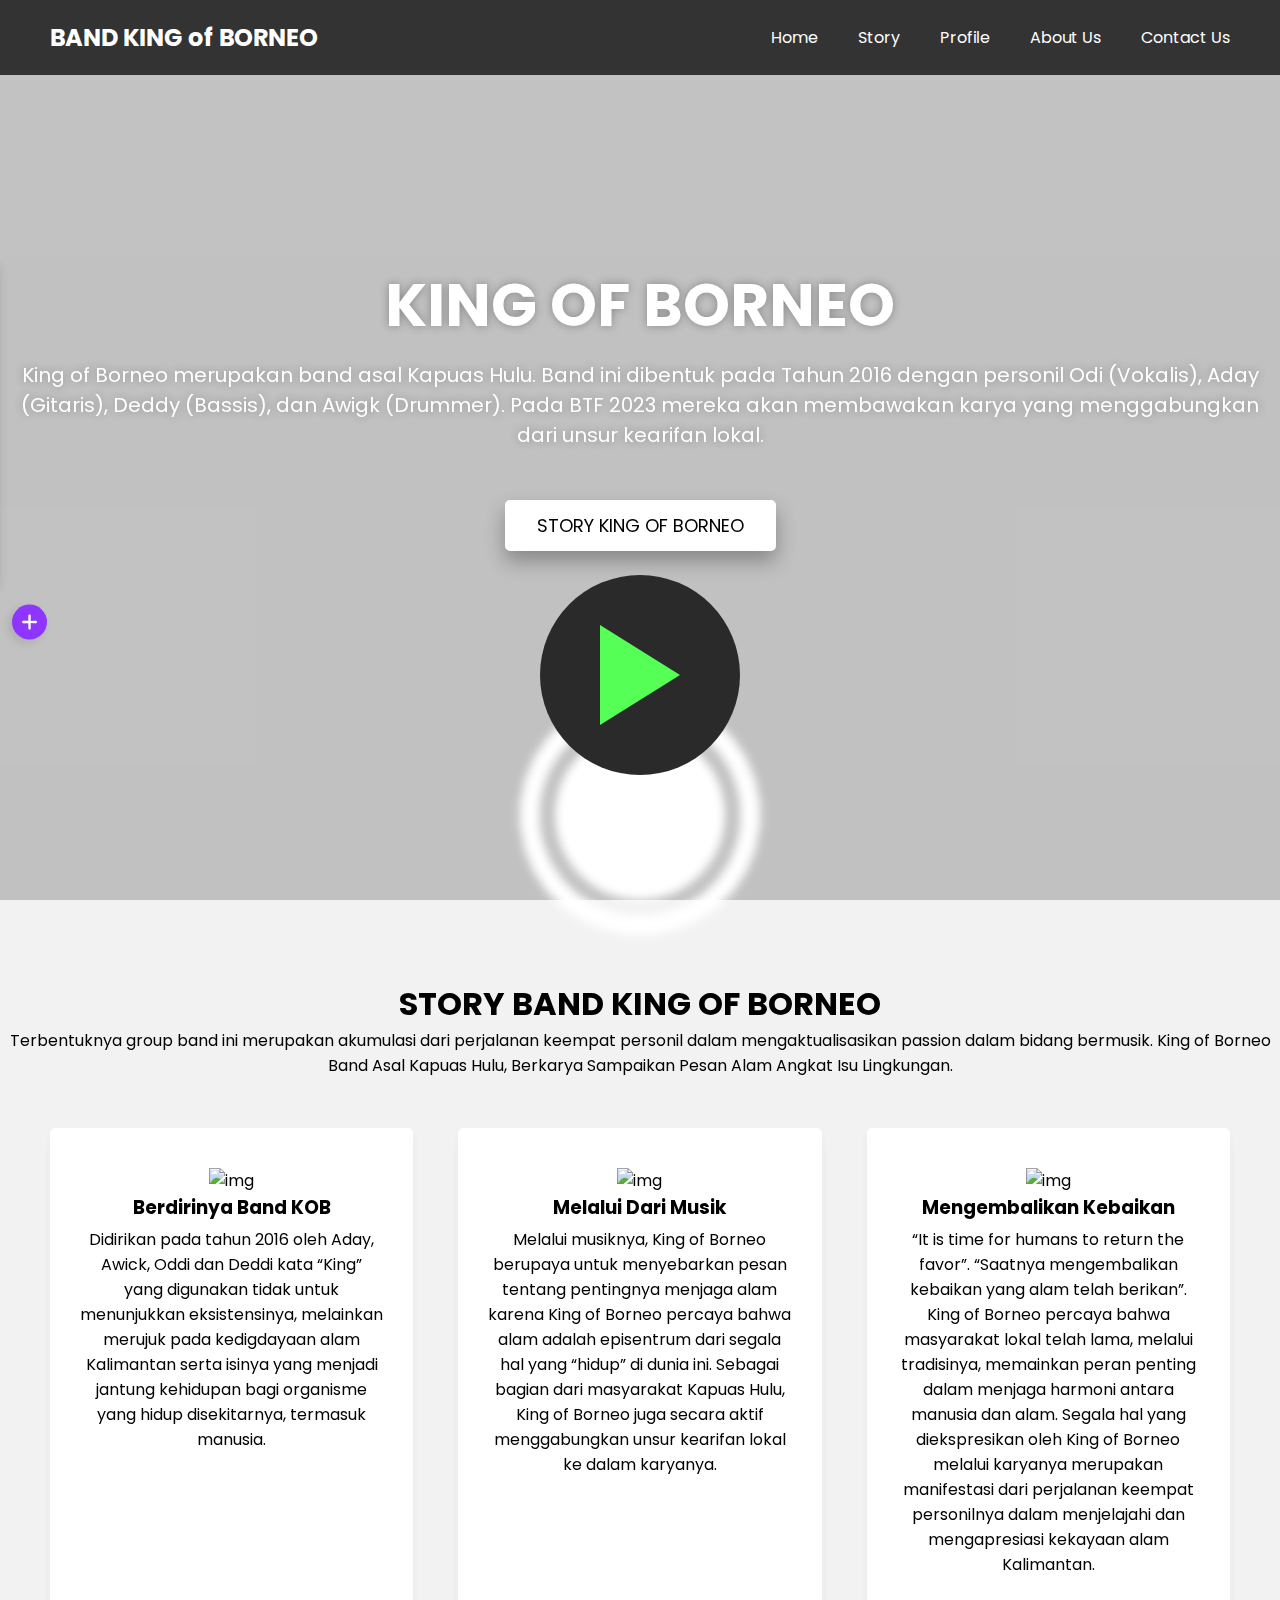
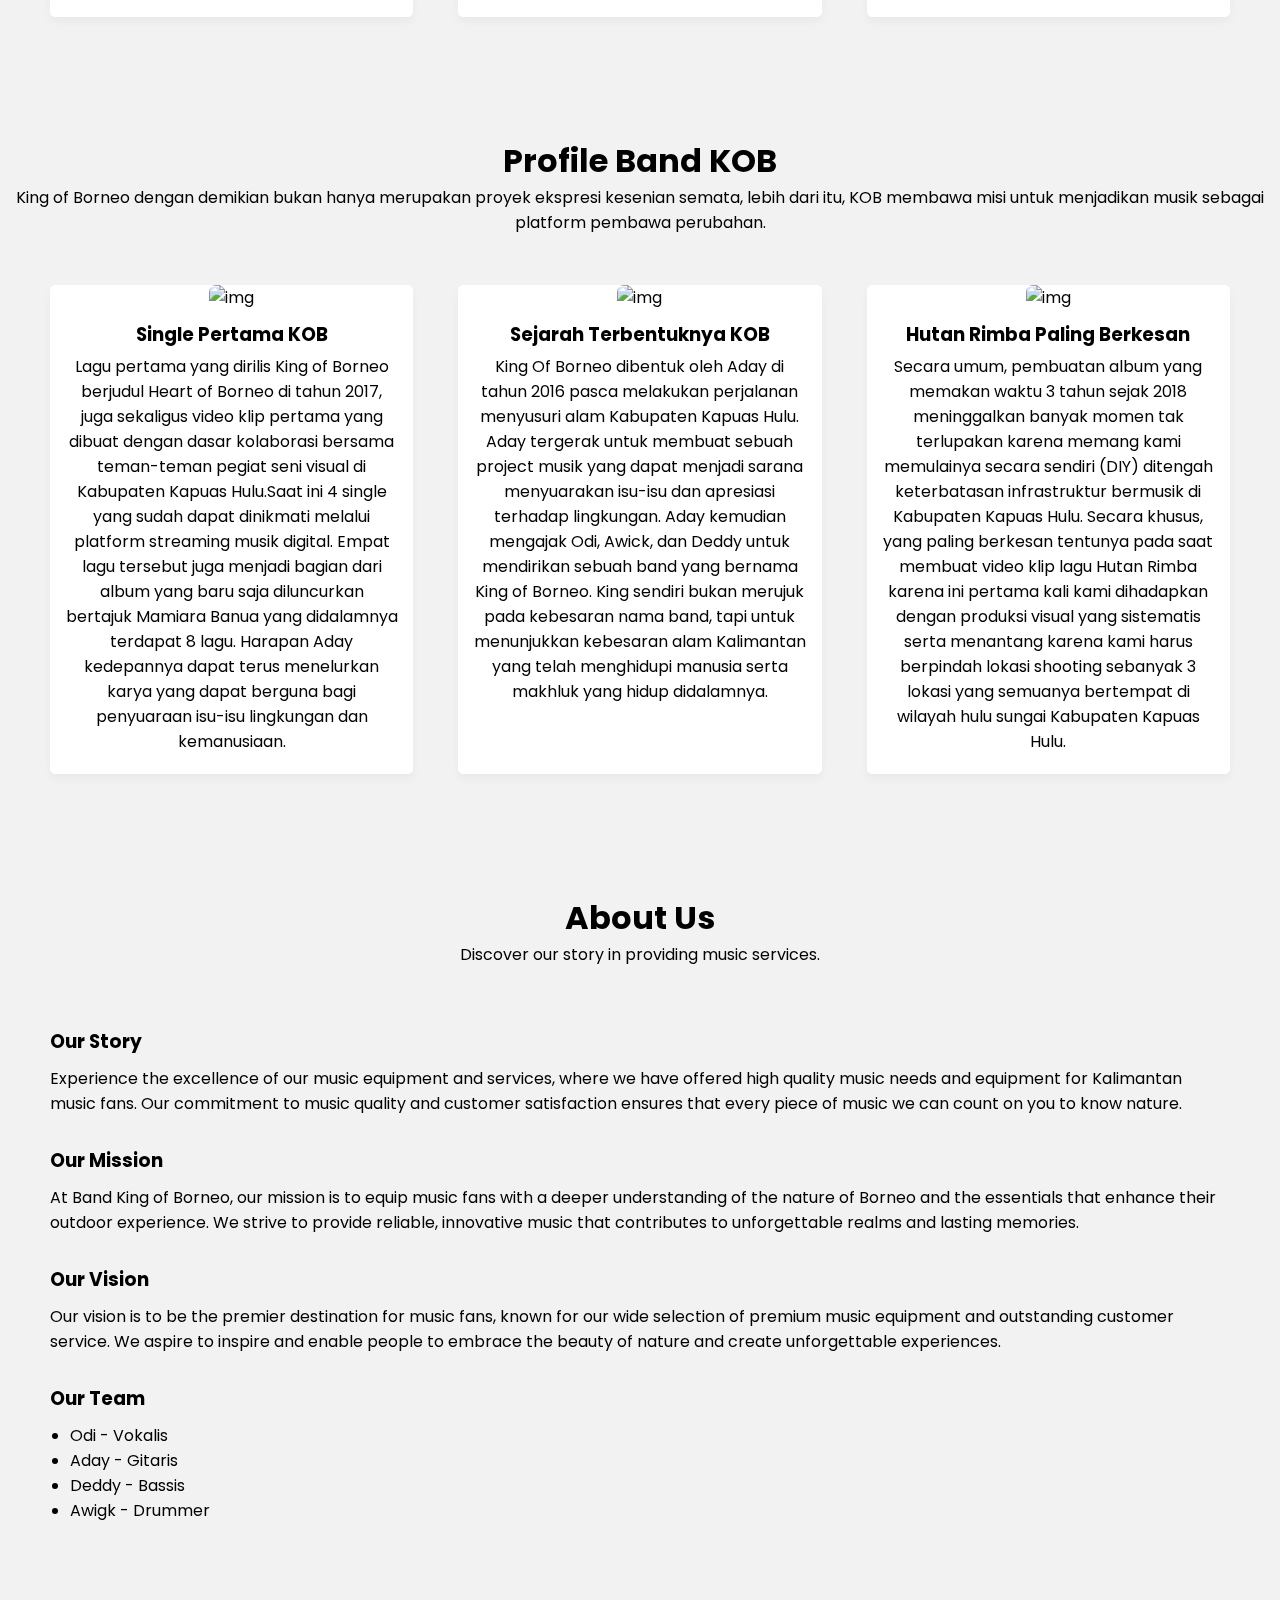
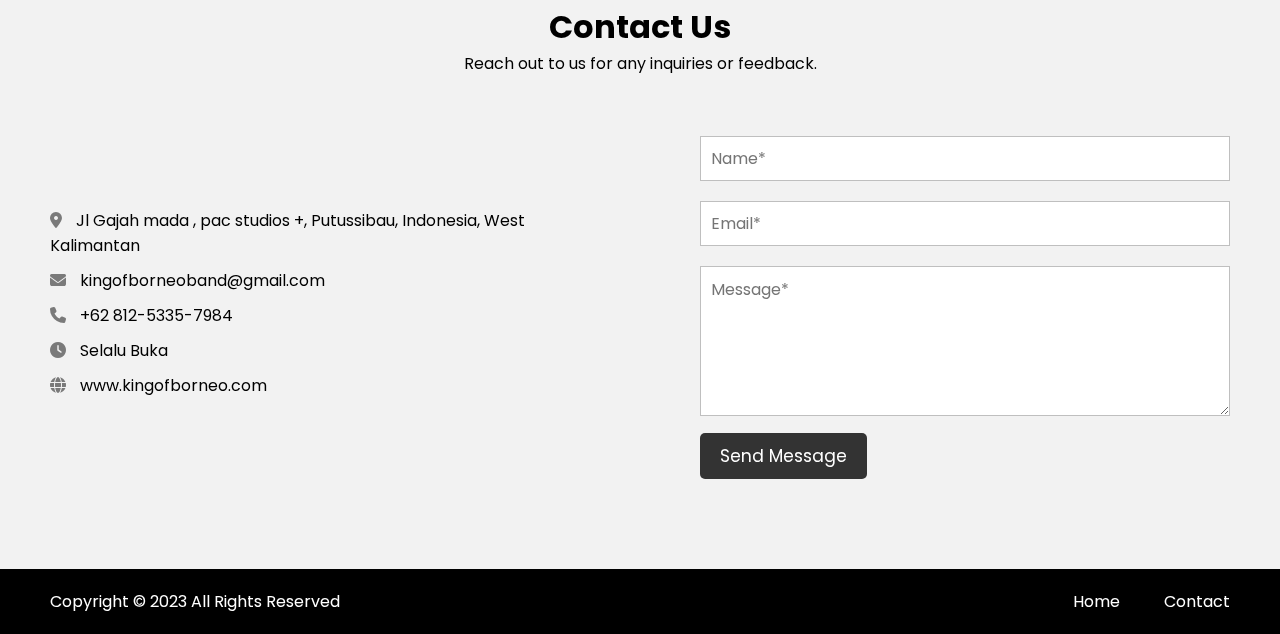
==== index.html @ 57594cce "Add files via upload" ====
<!DOCTYPE html>
<html lang="en">

<head>
    <meta charset="UTF-8" />
    <meta name="viewport" content="width=device-width, initial-scale=1.0">
    <title>Band Website | Ghalib FR</title>
    <link rel="stylesheet" href="style.css">
        <link rel="stylesheet" href="https://cdnjs.cloudflare.com/ajax/libs/font-awesome/6.3.0/css/all.min.css">
</head>

<body>
    <!--Tampilan pop bar atau menu-->
    <header>
        <nav class="navbar">
            <h2 class="logo"><a href="#">BAND KING of BORNEO</a></h2>
                <input type="checkbox" id="menu-toggler">
                    <label for="menu-toggler" id="hamburger-btn">
                        <svg xmlns="http://www.w3.org/2000/svg" viewBox="0 0 24 24" fill="white" width="24px" height="24px">
                            <path d="M0 0h24v24H0z" fill="none" />
                            <path d="M3 18h18v-2H3v2zm0-5h18V11H3v2zm0-7v2h18V6H3z" />
                        </svg>
                    </label>
            <ul class="all-links">
                <li><a href="#home">Home</a></li>
                <li><a href="#story">Story</a></li>
                <li><a href="#portfolio">Profile</a></li>
                <li><a href="#about">About Us</a></li>
                <li><a href="#contact">Contact Us</a></li>
            </ul>
        </nav>
    </header>
    <!--BUTTON MEDIA-->
    <header>
        <div class="container">
            <span class="close-btn">
            <i class="fa-solid fa-xmark"></i>
            </span>
  
            <div class="media-icons">
                <a href="https://api.whatsapp.com/send/?phone=6281253357984&text&type=phone_number&app_absent=0" style="background: #25d366">
                <i class="fa-brands fa-whatsapp"></i>">
                <span class="tooltip" style="color: #25d366">Whatsapp</span>
                </a>

                <a href="https://open.spotify.com/intl-id/artist/3TigGz8LiaRl0AbrBVai96?si=shuFQv7cStGRQ2OjbuwhrQ" style="background: #1db954">
                <i class="fa-brands fa-spotify"></i>
                <span class="tooltip" style="color: #1db954">Spotify</span>
                </a>

                <a href="https://youtube.com/@KingofBorneoBand" style="background: #ff0000">
                <i class="fa-brands fa-youtube"></i>
                <span class="tooltip" style="color: #ff0000">YouTube</span>
                </a>

                <a href="https://on.soundcloud.com/E5cix" style="background: #ff7700">
                <i class="fa-brands fa-soundcloud"></i>
                <span class="tooltip" style="color: #ff7700">Soundcloud</span>
                </a> 

                <a href="https://www.facebook.com/mamiarabanua" style="background: #4267b2">
                <i class="fa-brands fa-facebook-f"></i>
                <span class="tooltip" style="color: #4267b2">Facebook</span>
                </a>

                <a href="https://twitter.com/kingof_borneo" style="background: #1da1f2">
                <i class="fa-brands fa-twitter"></i>
                <span class="tooltip" style="color: #1da1f2">Twitter</span>
                </a>
            </div>
        </div>
  
      <script>
        const closeBtn = document.querySelector(".close-btn");
        closeBtn.addEventListener("click", () => {
          closeBtn.classList.toggle("open");
        });
      </script>
    </header>
<!--TAMPILAN HOME-->
    <section class="homepage" id="home">
        <div class="content">
            <div class="text">
                <h1>KING OF BORNEO</h1>
                <p>King of Borneo merupakan band asal Kapuas Hulu. Band ini dibentuk pada Tahun 2016 dengan personil Odi
                    (Vokalis), Aday (Gitaris), Deddy (Bassis), dan Awigk (Drummer). Pada BTF 2023 mereka akan membawakan
                    karya yang menggabungkan dari unsur kearifan lokal.</p>
            </div>
            <a href="#story">Story King Of Borneo</a>
        </div>
        
<!--ANIMASI BUTTON AUDIO-->  
    <div class="animasi">
    <audio src="King Of Borneo   Heart Of Borneo.mp3"></audio>
    <div class="box">
        <div class="visualizer"></div>
    </div>
        <div class="play">
            <div class="btn btn-play"></div>
            <script>
            const btn = document.querySelector('.btn');
            const audio = document.querySelector('audio');
            const visualizer = document.querySelector('.visualizer');
    
            btn.addEventListener('click', e => {
                audio.paused ? audio.play() : audio.pause();
                btn.classList.toggle('btn-play');
                btn.classList.toggle('btn-pause');
            });
    
            window.AudioContext = window.AudioContext || window.webkitAudioContext;
            const ctx = new window.AudioContext();
            const analyser = ctx.createAnalyser();
            const source = ctx.createMediaElementSource(audio);
            source.connect(analyser);
            source.connect(ctx.destination);
            analyser.fftSize = 64;
            const bufferLength = analyser.frequencyBinCount;
    
            let dataArray = new Uint8Array(bufferLength);
            let elements = [];
            for(let i = 0; i < bufferLength; i++) {
                const element = document.createElement('span');
                element.classList.add('element');
                elements.push(element);
                visualizer.appendChild(element);
            }
    
            const clamp = (num, min, max) => {
                if(num >= max) return max;
                if(num <= min) return min;
                return num;
            }
            
            const update = () => {
                requestAnimationFrame(update);
                analyser.getByteFrequencyData(dataArray);
                for (let i = 0; i < bufferLength; i++) {
                    let item = dataArray[i];
                    item = item > 150 ? item / 1.5 : item * 1.5;
                    elements[i].style.transform = `rotateZ(${i * (360 / bufferLength)}deg) translate(-50%, ${clamp(item, 100, 150)}px)`;
                }
            };
            update();
            </script>
        </div>
        </div>
    </section>

<!--TAMPILAN STORY-->
    <section class="story" id="story">
        <h2>STORY BAND KING OF BORNEO</h2>
        <p>Terbentuknya group band ini merupakan akumulasi dari perjalanan keempat personil dalam mengaktualisasikan
            passion dalam bidang bermusik. King of Borneo Band Asal
            Kapuas Hulu, Berkarya Sampaikan Pesan Alam Angkat Isu Lingkungan.
        </p>
        <ul class="cards">
            <li class="card">
                <img src="kob1.jpeg" alt="img">
                <h3>Berdirinya Band KOB</h3>
                <p>Didirikan pada tahun 2016 oleh Aday, Awick, Oddi dan Deddi kata “King” yang digunakan tidak untuk
                    menunjukkan eksistensinya, melainkan merujuk pada kedigdayaan alam Kalimantan serta isinya yang
                    menjadi jantung kehidupan bagi organisme yang hidup disekitarnya, termasuk manusia.
                </p>
            </li>
            <li class="card">
                <img src="kob2.jpeg" alt="img">
                <h3>Melalui Dari Musik</h3>
                <p>Melalui musiknya, King of Borneo berupaya untuk menyebarkan pesan tentang pentingnya menjaga alam
                    karena King of Borneo percaya bahwa alam adalah episentrum dari segala hal yang “hidup” di dunia
                    ini. Sebagai bagian dari masyarakat Kapuas Hulu, King of Borneo juga secara aktif menggabungkan
                    unsur kearifan lokal ke dalam karyanya.
                </p>
            </li>
            <li class="card">
                <img src="kob3.jpeg" alt="img">
                <h3>Mengembalikan Kebaikan</h3>
                <p>“It is time for humans to return the favor”.
                    “Saatnya mengembalikan kebaikan yang alam telah berikan”. King of Borneo percaya bahwa masyarakat
                    lokal telah lama, melalui tradisinya, memainkan peran penting dalam menjaga harmoni antara manusia
                    dan alam.
                    Segala hal yang diekspresikan oleh King of Borneo melalui karyanya merupakan manifestasi dari
                    perjalanan keempat personilnya dalam menjelajahi dan mengapresiasi kekayaan alam Kalimantan.
                </p>
            </li>
        </ul>
    </section>

<!--TAMPILAN PROFILE-->
    <section class="portfolio" id="portfolio">
        <h2>Profile Band KOB</h2>
        <p>King of Borneo dengan demikian bukan hanya merupakan proyek ekspresi kesenian semata, lebih dari
            itu, KOB membawa misi untuk menjadikan musik sebagai platform pembawa perubahan.</p>
        <ul class="cards">
            <li class="card">
                <img src="kob-1.jpeg" alt="img">
                <h3>Single Pertama KOB</h3>
                <p>Lagu pertama yang dirilis King of Borneo berjudul Heart of Borneo di tahun 2017, juga sekaligus video
                    klip pertama yang dibuat dengan dasar kolaborasi bersama teman-teman pegiat seni visual di Kabupaten
                    Kapuas Hulu.Saat ini 4 single yang sudah dapat dinikmati melalui platform streaming musik digital.
                    Empat lagu tersebut juga menjadi bagian dari album yang baru saja diluncurkan bertajuk Mamiara Banua
                    yang didalamnya terdapat 8 lagu. Harapan Aday kedepannya dapat terus menelurkan karya yang dapat
                    berguna bagi penyuaraan isu-isu lingkungan dan kemanusiaan.
                </p>
            </li>
            <li class="card">
                <img src="kob-2.jpeg" alt="img">
                <h3>Sejarah Terbentuknya KOB</h3>
                <p>King Of Borneo dibentuk oleh Aday di tahun 2016 pasca melakukan perjalanan menyusuri alam Kabupaten
                    Kapuas Hulu.
                    Aday tergerak untuk membuat sebuah project musik yang dapat menjadi sarana menyuarakan isu-isu dan
                    apresiasi terhadap lingkungan. Aday kemudian mengajak Odi, Awick, dan Deddy untuk mendirikan sebuah
                    band yang bernama King of Borneo. King sendiri bukan merujuk pada kebesaran nama band, tapi untuk
                    menunjukkan kebesaran alam Kalimantan yang telah menghidupi manusia serta makhluk yang hidup
                    didalamnya.
                </p>
            </li>
            <li class="card">
                <img src="kob-3.jpeg" alt="img">
                <h3>Hutan Rimba Paling Berkesan</h3>
                <p>Secara umum, pembuatan album yang memakan waktu 3 tahun sejak 2018 meninggalkan banyak momen tak
                    terlupakan karena memang kami memulainya secara sendiri (DIY) ditengah keterbatasan infrastruktur
                    bermusik di Kabupaten Kapuas Hulu. Secara khusus, yang paling berkesan tentunya pada saat membuat
                    video klip lagu Hutan Rimba karena ini pertama kali kami dihadapkan dengan produksi visual yang
                    sistematis serta menantang karena kami harus berpindah lokasi shooting sebanyak 3 lokasi yang
                    semuanya bertempat di wilayah hulu sungai Kabupaten Kapuas Hulu.
                </p>
            </li>
        </ul>
    </section>

<!--TAMPILAN ABOUT US-->
    <section class="about" id="about">
        <h2>About Us</h2>
        <p>Discover our story in providing music services.</p>
        <div class="row company-info">
            <h3>Our Story</h3>
            <p>Experience the excellence of our music equipment and services, where we have offered high quality music
                needs and equipment for Kalimantan music fans. Our commitment to music quality and customer satisfaction
                ensures that every piece of music we can count on you to know nature.
            </p>
        </div>
        <div class="row mission-vision">
            <h3>Our Mission</h3>
            <p>At Band King of Borneo, our mission is to equip music fans with a deeper understanding of the nature of
                Borneo and the essentials that enhance their outdoor experience. We strive to provide reliable,
                innovative music that contributes to unforgettable realms and lasting memories.
            </p>
            <h3>Our Vision</h3>
            <p>Our vision is to be the premier destination for music fans, known for our wide selection of premium music
                equipment and outstanding customer service. We aspire to inspire and enable people to embrace the beauty
                of nature and create unforgettable experiences.
            </p>
        </div>
        <div class="row team">
            <h3>Our Team</h3>
            <ul>
                <li>Odi - Vokalis</li>
                <li>Aday - Gitaris</li>
                <li>Deddy - Bassis</li>
                <li>Awigk - Drummer</li>
            </ul>
        </div>
    </section>

<!--TAMPILAN CONTACT US-->
    <section class="contact" id="contact">
        <h2>Contact Us</h2>
        <p>Reach out to us for any inquiries or feedback.</p>
        <div class="row">
            <div class="col information">
                <div class="contact-details">
                    <p><i class="fas fa-map-marker-alt"></i> Jl Gajah mada , pac studios +, Putussibau, Indonesia, West Kalimantan </p>
                    <p><i class="fas fa-envelope"></i> kingofborneoband@gmail.com </p>
                    <p><i class="fas fa-phone"></i> +62 812-5335-7984</p>
                    <p><i class="fas fa-clock"></i> Selalu Buka</p>
                    <p><i class="fas fa-globe"></i> www.kingofborneo.com</p>
                </div>
            </div>
            <div class="col form">
                <form>
                    <input type="text" placeholder="Name*" required>
                    <input type="email" placeholder="Email*" required>
                    <textarea placeholder="Message*" required></textarea>
                    <button id="submit" type="submit">Send Message</button>
                </form>
            </div>
        </div>
    </section>

<!--TAMPILAN POP DOWN HOME-->
    <footer>
        <div>
            <span>Copyright © 2023 All Rights Reserved</span>
            <span class="link">
                <a href="#">Home</a>
                <a href="#contact">Contact</a>
            </span>
        </div>
    </footer>

</body>

</html>
---- style.css ----
@import url("https://fonts.googleapis.com/css2?family=Poppins:wght@200;300;400;500;600;700&display=swap");

* {
    margin: 0;
    padding: 0;
    box-sizing: border-box;
    font-family: "Poppins", sans-serif;
}

html {
    scroll-behavior: smooth;
}

body {
    background: #f2f2f2;
}

header {
    position: fixed;
    top: 0;
    left: 0;
    z-index: 5;
    width: 100%;
    display: flex;
    justify-content: center;
    background: #333;
}

.navbar {
    display: flex;
    padding: 0 10px;
    max-width: 1200px;
    width: 100%;
    align-items: center;
    justify-content: space-between;
}

.navbar input#menu-toggler {
    display: none;
}

.navbar #hamburger-btn {
    cursor: pointer;
    display: none;
}

.navbar .all-links {
    display: flex;
    align-items: center;
}

.navbar .all-links li {
    position: relative;
    list-style: none;
}

.navbar .logo a {
    display: flex;
    align-items: center;
    margin-left: 0;
}

header a,
footer a {
    margin-left: 40px;
    text-decoration: none;
    color: #fff;
    height: 100%;
    padding: 20px 0;
    display: inline-block;
}

header a:hover,
footer a:hover {
    color: #ddd;
}

.homepage {
    height: 100vh;
    width: 100%;
    position: relative;
    background: url("kob_home.jpg");
    background-position: center 65%;
    background-size: cover;
    background-attachment: fixed;
}

.homepage::before {
    content: "";
    position: absolute;
    left: 0;
    top: 0;
    height: 100%;
    width: 100%;
    background: rgba(0, 0, 0, 0.2);
}

.homepage .content {
    display: flex;
    height: 85%;
    z-index: 3;
    align-items: center;
    justify-content: center;
    flex-direction: column;
}

.homepage .content h1 {
    font-size: 60px;
    font-weight: 700;
    margin-bottom: 10px;
}

.homepage .content .text {
    margin-bottom: 50px;
    color: #fff;
    font-size: 20px;
    text-align: center;
    text-shadow: 0px 0px 10px rgba(0, 0, 0, 0.3);
}

.content a {
    color: #000;
    display: block;
    text-transform: uppercase;
    font-size: 18px;
    margin: 0 10px;
    padding: 10px 30px;
    border-radius: 5px;
    background: #fff;
    border: 2px solid #fff;
    transition: 0.4s ease;
    box-shadow: 0 10px 20px rgba(0, 0, 0, 0.3);
    text-decoration: none;
}

.content a:hover {
    color: #fff;
    background: rgba(255, 255, 255, 0.3);
}

section {
    display: flex;
    align-items: center;
    flex-direction: column;
    padding: 80px 0 0;
}

section h2 {
    font-size: 2rem;
}

section>p {
    text-align: center;
}

section .cards {
    display: flex;
    flex-wrap: wrap;
    max-width: 1200px;
    margin-top: 50px;
    padding: 0 10px;
    justify-content: space-between;
}

section.about {
    margin: 0 auto;
    max-width: 1200px;
}

.about .company-info {
    margin-top: 30px;
}

.about h3 {
    margin: 30px 0 10px;
}

.about .team {
    text-align: left;
    width: 100%;
}

.about .team ul {
    padding-left: 20px;
}

section .cards .card {
    background: #fff;
    padding: 40px 15px;
    list-style: none;
    border-radius: 5px;
    box-shadow: 0px 5px 10px rgba(0, 0, 0, 0.04);
    margin-bottom: 40px;
    width: calc(100% / 3 - 30px);
    text-align: center;
}

.portfolio .cards .card {
    padding: 0 0 20px;
}

.services .card img {
    width: 120px;
    height: 120px;
    margin-bottom: 20px;
    border-radius: 100%;
    object-fit: cover;
}

.portfolio .card img {
    width: 100%;
    padding-bottom: 10px;
    aspect-ratio: 16 / 9;
    object-fit: cover;
    border-radius: 7px;
}

.cards .card p {
    padding: 0 15px;
    margin-top: 5px;
}

.about .row {
    padding: 0 10px;
}

.contact .row {
    margin: 60px 0 90px;
    display: flex;
    max-width: 1200px;
    width: 100%;
    align-items: center;
    justify-content: space-between;
}

.contact .row .col {
    padding: 0 10px;
    width: calc(100% / 2 - 50px);
}

.contact .col p {
    margin-bottom: 10px;
}

.contact .col p i {
    color: #7a7a7a;
    margin-right: 10px;
}

.contact form input {
    height: 45px;
    margin-bottom: 20px;
    padding: 10px;
    width: 100%;
    font-size: 16px;
    outline: none;
    border: 1px solid #bfbfbf;
}

.contact form textarea {
    padding: 10px;
    width: 100%;
    font-size: 16px;
    height: 150px;
    outline: none;
    resize: vertical;
    border: 1px solid #bfbfbf;
}

.contact form button {
    margin-top: 10px;
    padding: 10px 20px;
    font-size: 17px;
    color: #fff;
    border: none;
    cursor: pointer;
    border-radius: 5px;
    background: #333;
    transition: 0.2s ease;
}

.contact form button:hover {
    background: #525252;
}

footer {
    width: 100%;
    display: flex;
    justify-content: center;
    background: #000;
    padding: 20px 0;
}

footer div {
    padding: 0 10px;
    max-width: 1200px;
    width: 100%;
    display: flex;
    justify-content: space-between;
}

footer span {
    color: #fff;
}

footer a {
    padding: 0;
}

@media screen and (max-width: 860px) {
    .navbar .all-links {
        position: fixed;
        left: -100%;
        width: 300px;
        display: block;
        height: 100vh;
        top: 75px;
        background: #333;
        transition: left 0.3s ease;
    }

    .navbar #menu-toggler:checked~.all-links {
        left: 0;
    }

    .navbar .all-links li {
        font-size: 18px;
    }

    .navbar #hamburger-btn {
        display: block;
    }

    section>p {
        text-align: center;
    }

    section .cards .card {
        width: calc(100% / 2 - 15px);
        margin-bottom: 30px;
    }

    .homepage .content h1 {
        font-size: 40px;
        font-weight: 700;
        margin-bottom: 10px;
    }

    .homepage .content .text {
        font-size: 17px;
    }

    .content a {
        font-size: 17px;
        padding: 9px 20px;
    }

    .contact .row {
        flex-direction: column;
    }

    .contact .row .col {
        width: 100%;
    }

    .contact .row .col:last-child {
        margin-top: 40px;
    }

    footer a {
        height: 0;
    }
}

@media screen and (max-width: 560px) {
    section .cards .card {
        width: 100%;
        margin-bottom: 30px;
    }
}

/*BUTTON MEDIA APLIKASI*/
.container {
    position: fixed;
    top: 50%;
    left: 0%;
    transform: translateY(-50%);
    display: flex;
    flex-direction: column-reverse;
    align-items: center;
}

.media-icons {
    display: flex;
    align-items: flex-start;
    flex-direction: column;
    justify-content: center;
    background-color: #fff;
    padding: 6px;
    border-radius: 6px;
    box-shadow: 0 5px 10px rgba(0, 0, 0, 0.1);
    transform: translateX(-100%);
    transition: all 0.5s cubic-bezier(0.68, -0.55, 0.265, 1.55);
}

.close-btn.open~.media-icons {
    transform: translateX(0);
}

.media-icons a {
    text-decoration: none;
    position: relative;
    height: 35px;
    width: 35px;
    display: flex;
    align-items: center;
    justify-content: center;
    border-radius: 6px;
    margin: 6px;
}

.media-icons a i {
    color: #fff;
}

.media-icons a .tooltip {
    position: absolute;
    left: 55px;
    font-size: 14px;
    font-weight: 400;
    pointer-events: none;
    background-color: #fff;
    padding: 4px 8px;
    border-radius: 4px;
    transform: translateY(-25px);
    opacity: 0;
    transition: all 0.2s linear;
    box-shadow: 0 5px 10px rgba(0, 0, 0, 0.05);
}

a:hover .tooltip {
    opacity: 1;
    transform: translateY(0);
}

a .tooltip::before {
    content: "";
    position: absolute;
    height: 10px;
    width: 10px;
    top: 50%;
    left: -5px;
    transform: translateY(-50%) rotate(45deg);
    background-color: #fff;
}

.close-btn {
    display: flex;
    align-items: center;
    justify-content: center;
    height: 35px;
    width: 35px;
    border-radius: 50%;
    color: #fff;
    font-size: 18px;
    margin-top: 20px;
    background-color: #8e36ff;
    box-shadow: 0 5px 10px rgba(0, 0, 0, 0.1);
    cursor: pointer;
    transform: rotate(45deg);
    transition: all 0.5s cubic-bezier(0.68, -0.55, 0.265, 1.55);
}

.close-btn.open {
    transform: rotate(90deg);
    background-color: #de0611;
}

/*BUTTON AUDIO*/
 
/*.animasi {
        max-zoom: calc(absolute); 
        min-zoom: calc(auto);
       }
*/
.controls {
    position: relative;
}

.box {
    display: flex;
    justify-content: center;
    align-items: center;
    filter: blur(5px) contrast(10);
    mix-blend-mode: screen;
}

.visualizer {
    position: relative;
    top: -90%;
    left: 0%;
    transform: translate(-50%, -50%);
    width: 170px;
    height: 170px;
    border-radius: 50%;
    background: #fff;
    transition: .5s;
    transform: rotateZ(180deg);
}

.play {
    position: absolute;
    top: 75%;
    left: 50%;
    transform: translate(-50%, -50%);
    width: 200px;
    height: 200px;
    background: #2a2a2a;
    border-radius: 50%;
    z-index: 10;
    display: flex;
    justify-content: center;
    align-items: center;
}

.btn-play {
    border-left: 80px solid #5f5;
    border-bottom: 50px solid transparent;
    border-top: 50px solid transparent;
    cursor: pointer;
}

.btn-pause {
    border-right: 20px solid #5f5;
    border-left: 20px solid #5f5;
    width: 75px;
    height: 100px;
    cursor: pointer;
}

.element {
    position: absolute;
    top: 50%;
    left: 50%;
    transform: translate(-50%, -50%);
    display: inline-block;
    width: 50px;
    height: 50px;
    border-radius: 10px;
    border-top: 20px solid #fff;
    border-right: 10px solid transparent;
    border-left: 10px solid transparent;
    transform-origin: top left;
    transition: .25s;
}
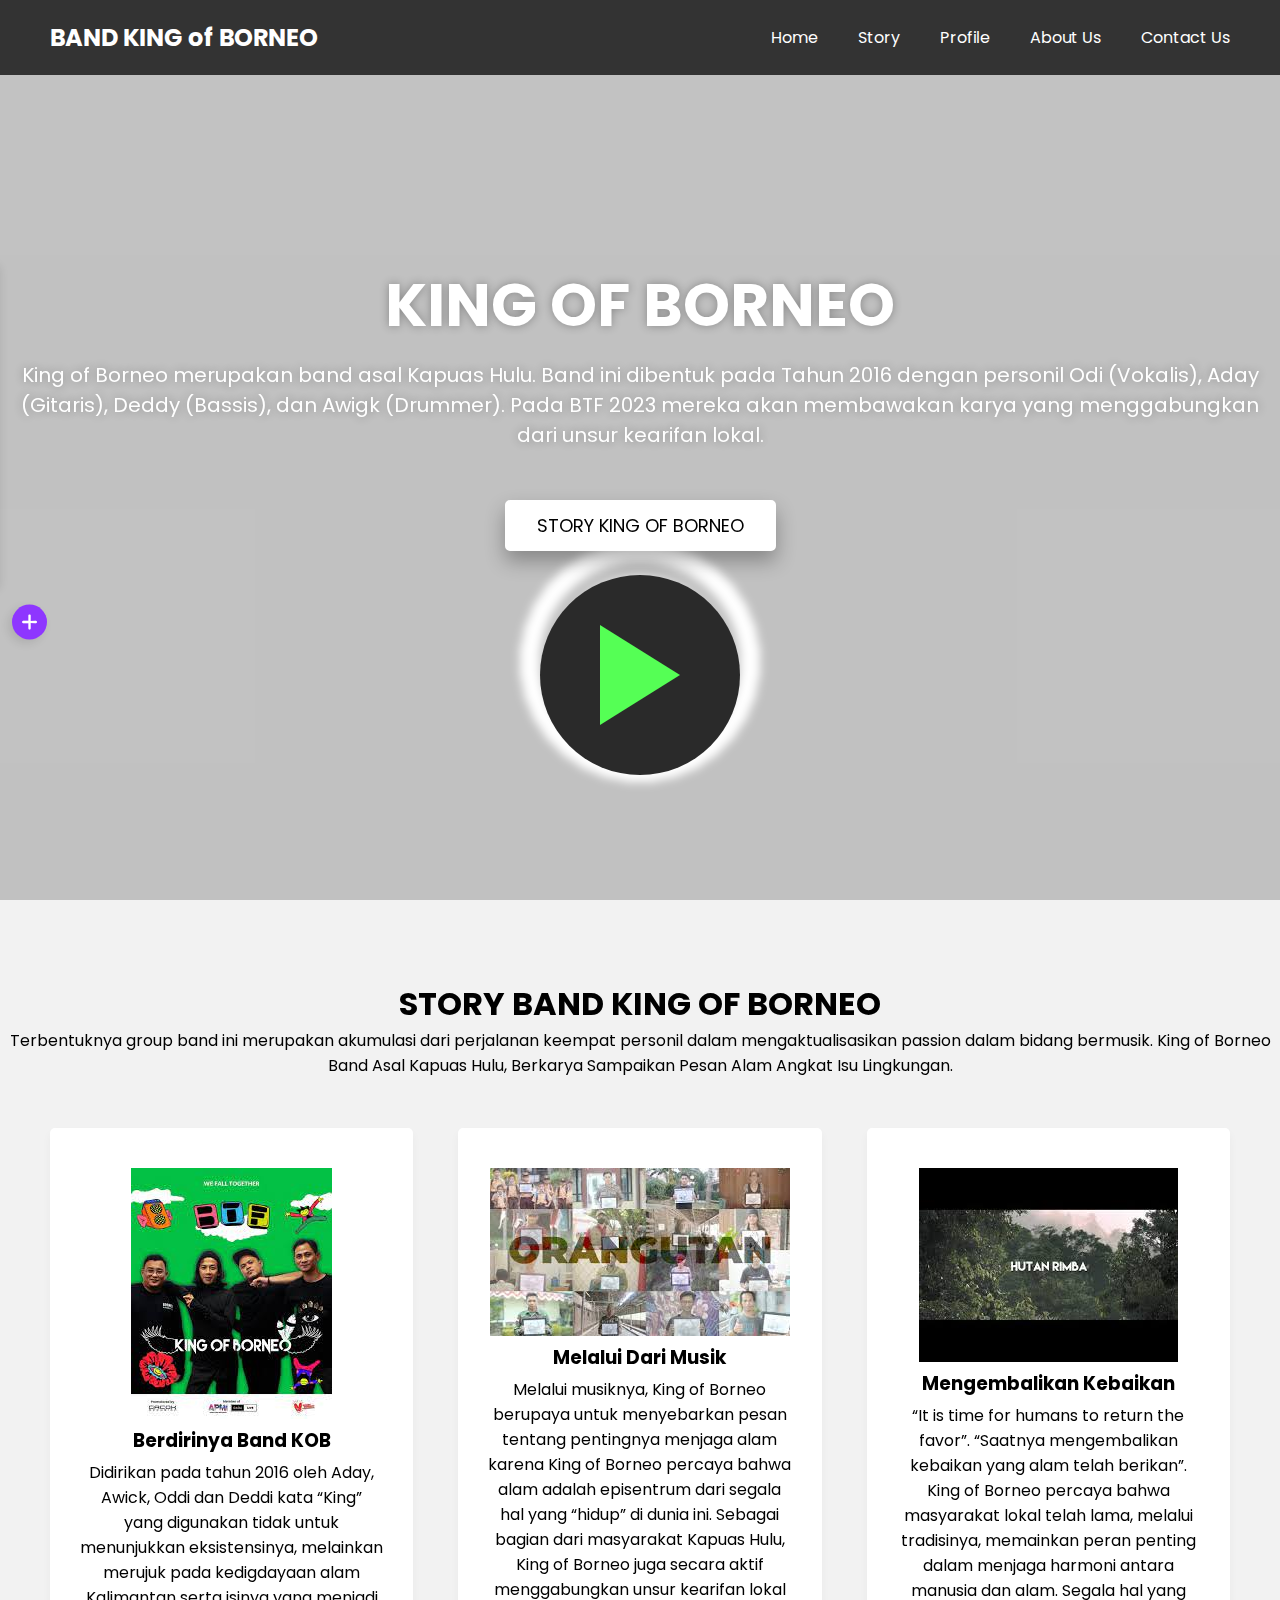
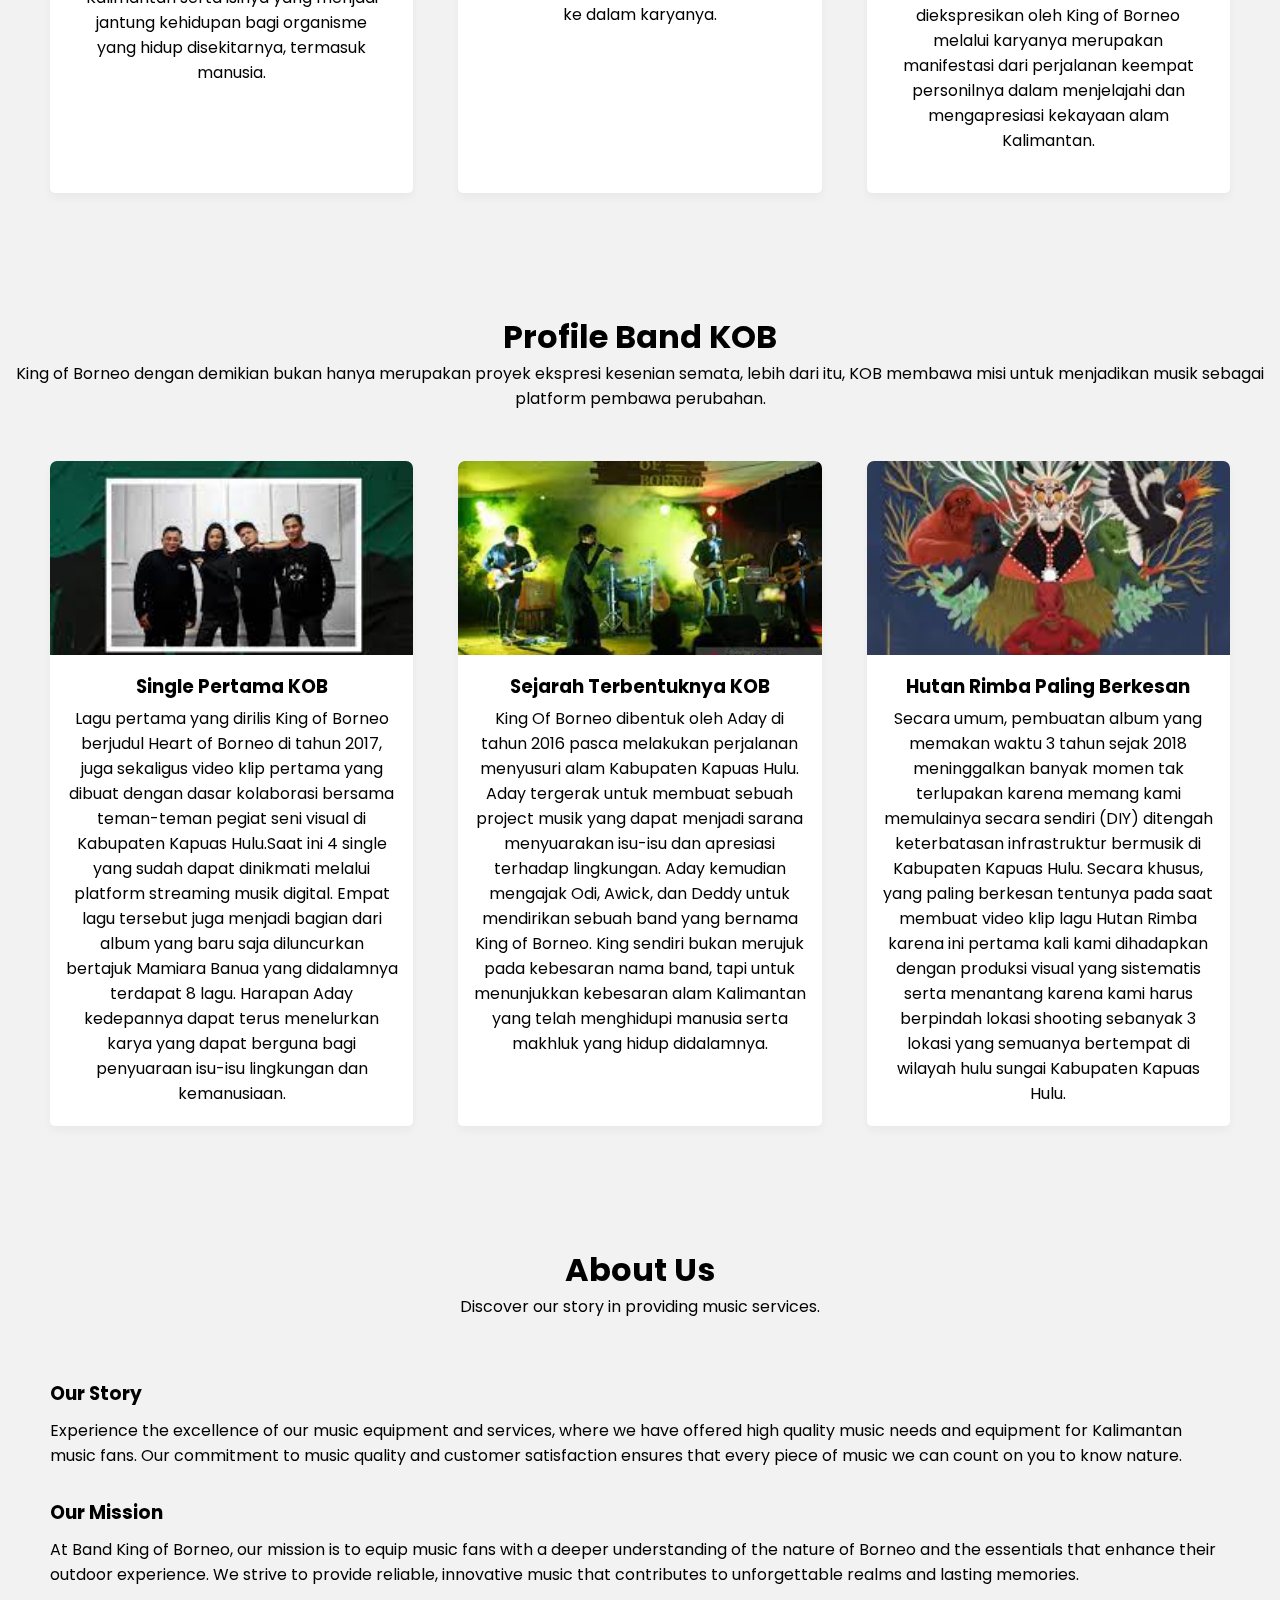
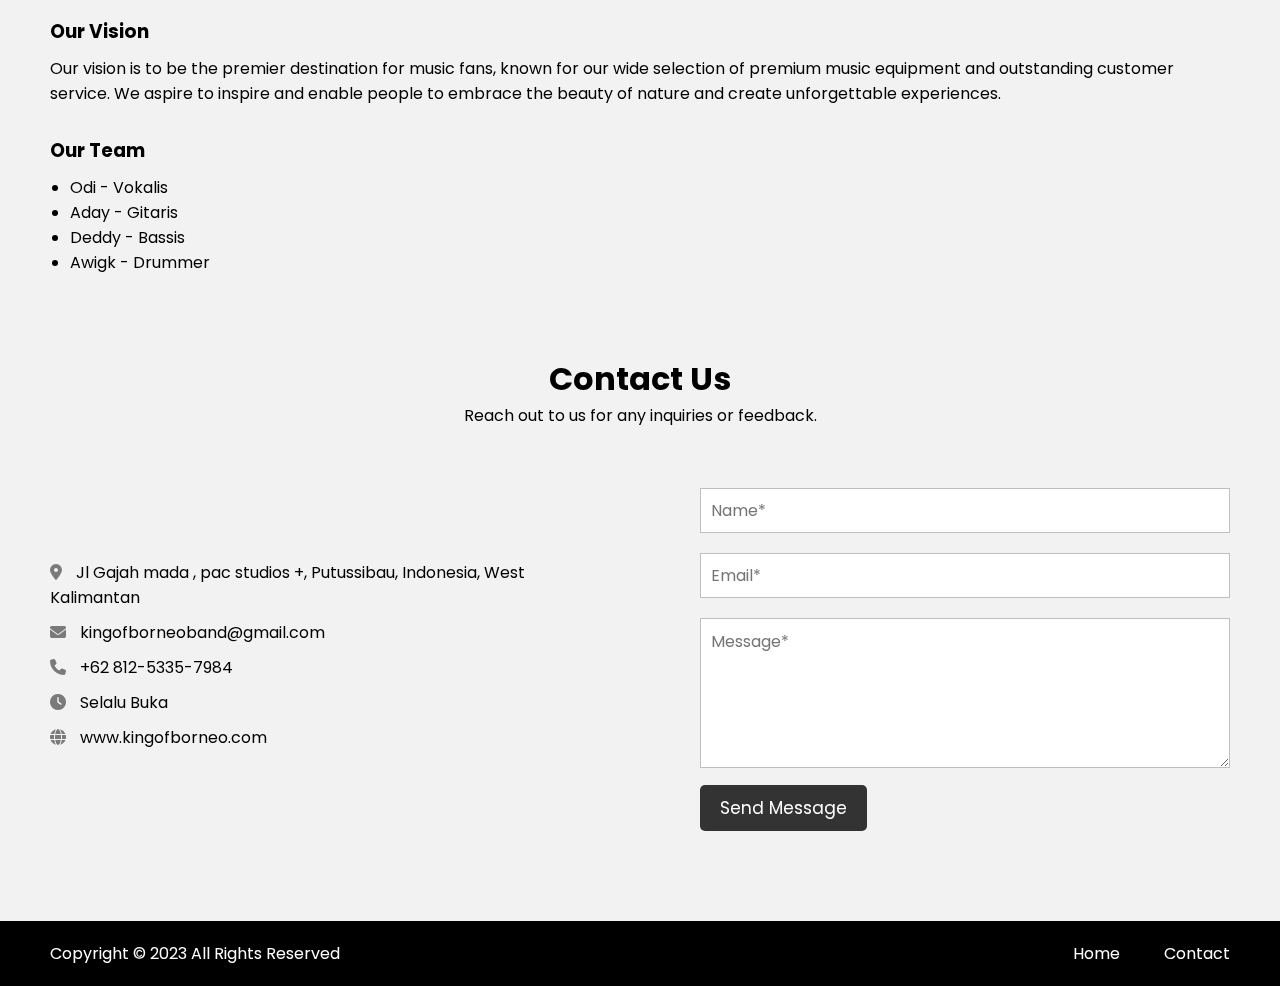
==== commit 7338428b: "index.html" ====
--- a/index.html
+++ b/index.html
@@ -90,8 +90,8 @@
         </div>
         
 <!--ANIMASI BUTTON AUDIO-->  
-    <div class="animasi">
-    <audio src="King Of Borneo   Heart Of Borneo.mp3"></audio>
+    <!--<div class="animasi">-->
+    <audio src="audio/King Of Borneo   Heart Of Borneo.mp3"></audio>
     <div class="box">
         <div class="visualizer"></div>
     </div>
@@ -144,7 +144,7 @@
             update();
             </script>
         </div>
-        </div>
+       <!-- </div> -->
     </section>
 
 <!--TAMPILAN STORY-->
@@ -156,7 +156,7 @@
         </p>
         <ul class="cards">
             <li class="card">
-                <img src="kob1.jpeg" alt="img">
+                <img src="image/kob1.jpeg" alt="img">
                 <h3>Berdirinya Band KOB</h3>
                 <p>Didirikan pada tahun 2016 oleh Aday, Awick, Oddi dan Deddi kata “King” yang digunakan tidak untuk
                     menunjukkan eksistensinya, melainkan merujuk pada kedigdayaan alam Kalimantan serta isinya yang
@@ -164,7 +164,7 @@
                 </p>
             </li>
             <li class="card">
-                <img src="kob2.jpeg" alt="img">
+                <img src="image/kob2.jpeg" alt="img">
                 <h3>Melalui Dari Musik</h3>
                 <p>Melalui musiknya, King of Borneo berupaya untuk menyebarkan pesan tentang pentingnya menjaga alam
                     karena King of Borneo percaya bahwa alam adalah episentrum dari segala hal yang “hidup” di dunia
@@ -173,7 +173,7 @@
                 </p>
             </li>
             <li class="card">
-                <img src="kob3.jpeg" alt="img">
+                <img src="image/kob3.jpeg" alt="img">
                 <h3>Mengembalikan Kebaikan</h3>
                 <p>“It is time for humans to return the favor”.
                     “Saatnya mengembalikan kebaikan yang alam telah berikan”. King of Borneo percaya bahwa masyarakat
@@ -193,7 +193,7 @@
             itu, KOB membawa misi untuk menjadikan musik sebagai platform pembawa perubahan.</p>
         <ul class="cards">
             <li class="card">
-                <img src="kob-1.jpeg" alt="img">
+                <img src="image/kob-1.jpeg" alt="img">
                 <h3>Single Pertama KOB</h3>
                 <p>Lagu pertama yang dirilis King of Borneo berjudul Heart of Borneo di tahun 2017, juga sekaligus video
                     klip pertama yang dibuat dengan dasar kolaborasi bersama teman-teman pegiat seni visual di Kabupaten
@@ -204,7 +204,7 @@
                 </p>
             </li>
             <li class="card">
-                <img src="kob-2.jpeg" alt="img">
+                <img src="image/kob-2.jpeg" alt="img">
                 <h3>Sejarah Terbentuknya KOB</h3>
                 <p>King Of Borneo dibentuk oleh Aday di tahun 2016 pasca melakukan perjalanan menyusuri alam Kabupaten
                     Kapuas Hulu.
@@ -216,7 +216,7 @@
                 </p>
             </li>
             <li class="card">
-                <img src="kob-3.jpeg" alt="img">
+                <img src="image/kob-3.jpeg" alt="img">
                 <h3>Hutan Rimba Paling Berkesan</h3>
                 <p>Secara umum, pembuatan album yang memakan waktu 3 tahun sejak 2018 meninggalkan banyak momen tak
                     terlupakan karena memang kami memulainya secara sendiri (DIY) ditengah keterbatasan infrastruktur
@@ -301,4 +301,4 @@
 
 </body>
 
-</html>+</html>
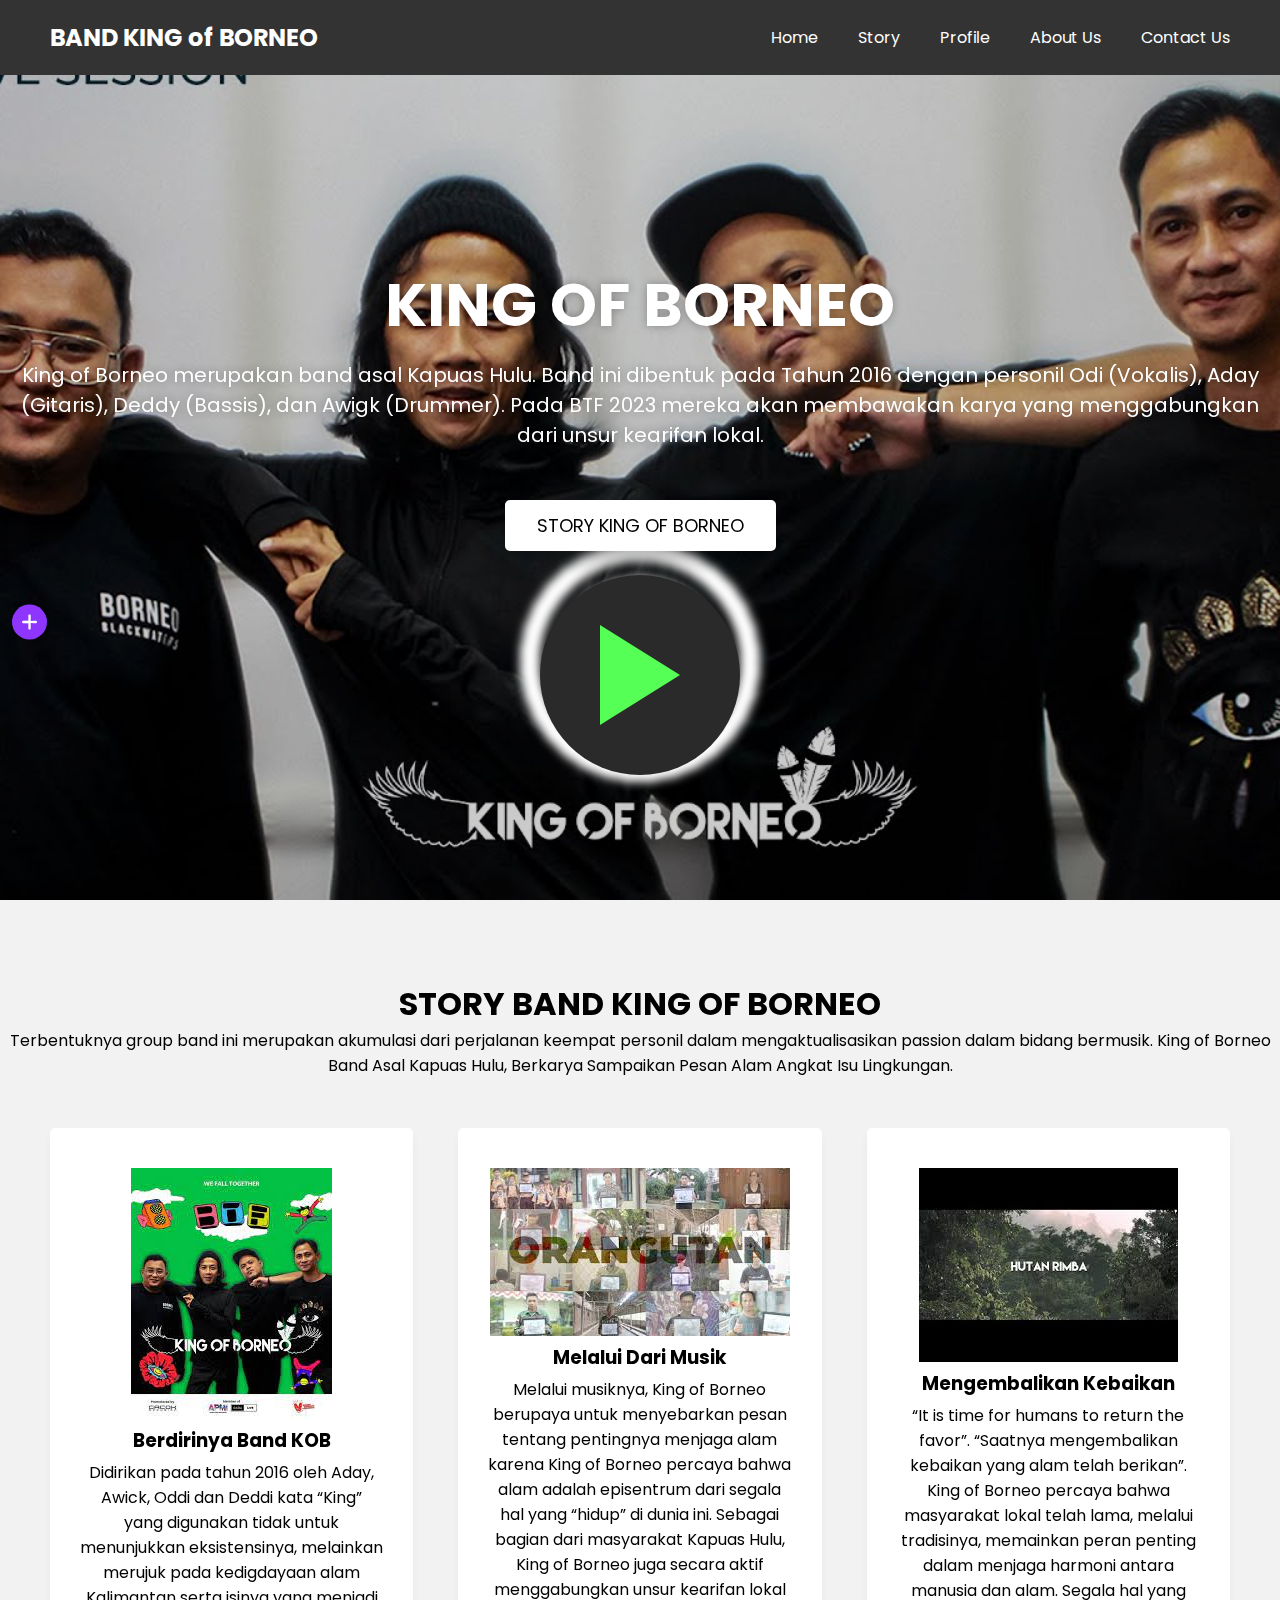
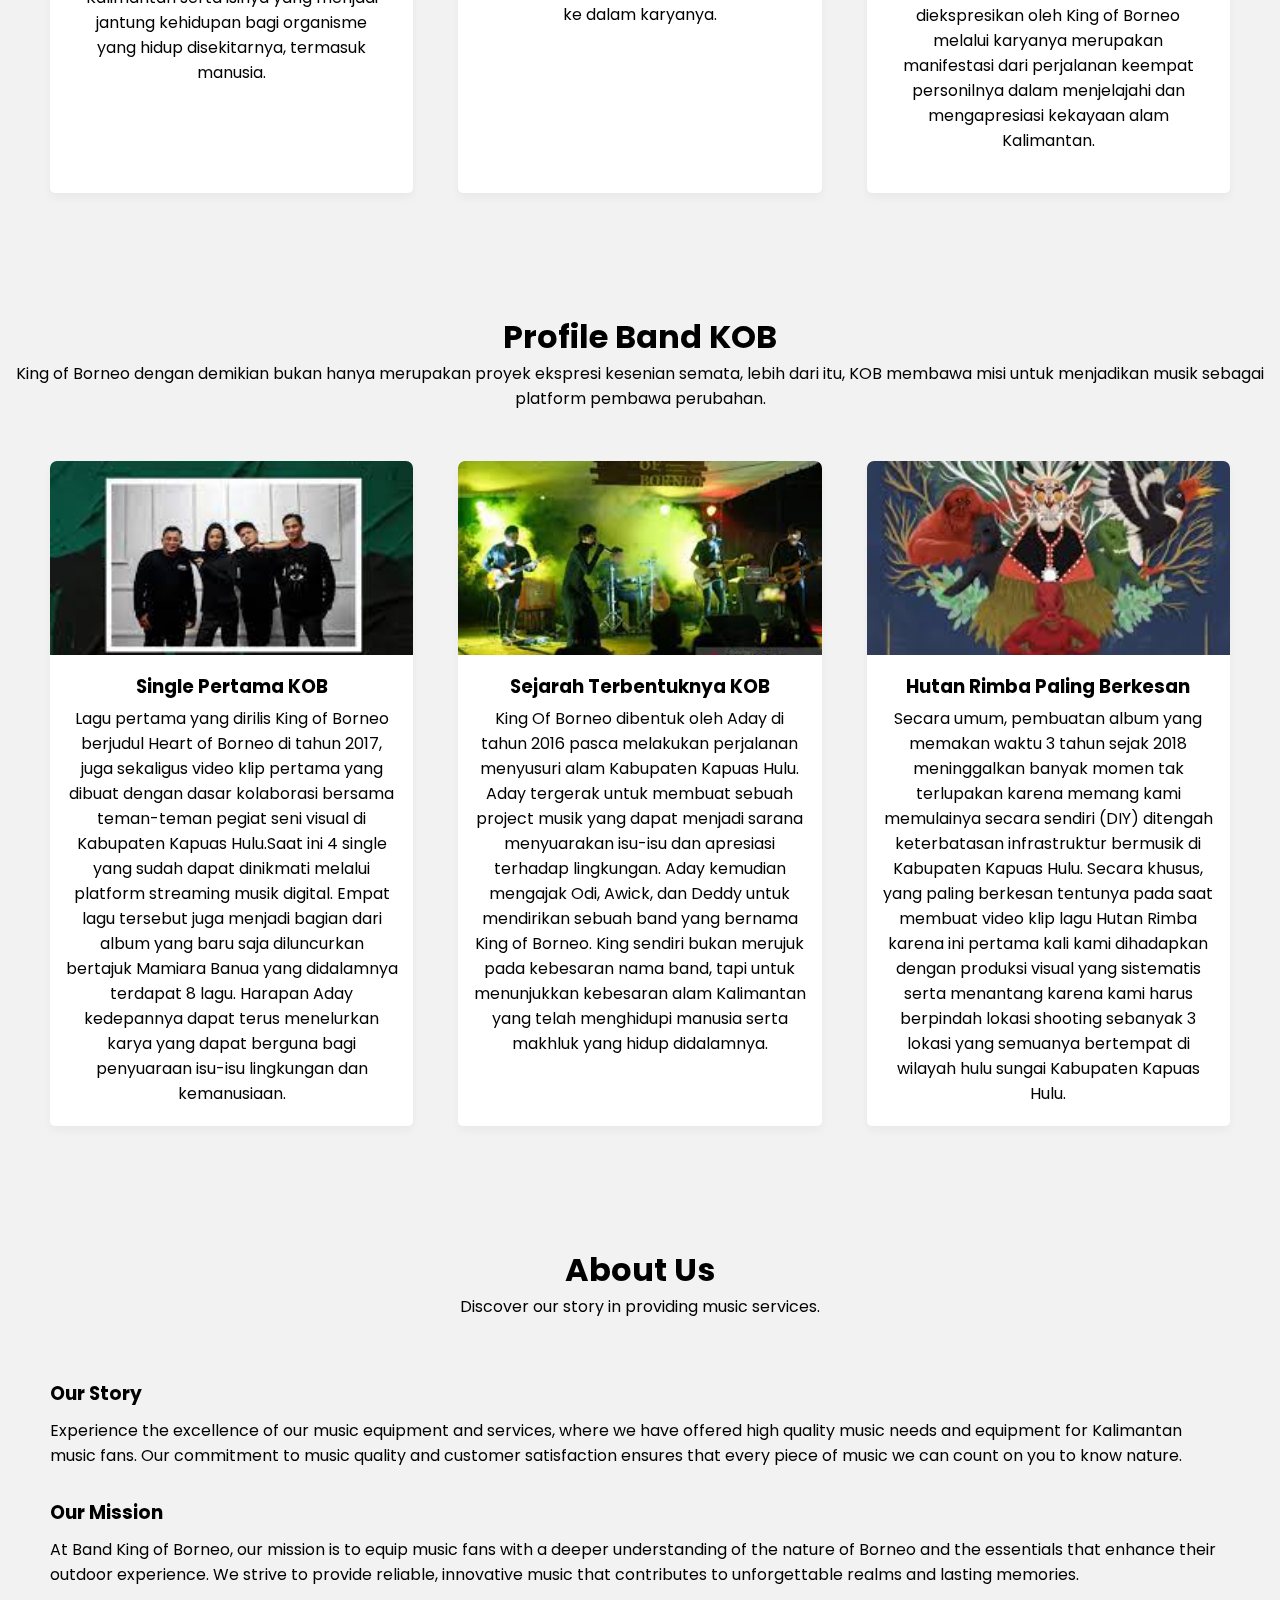
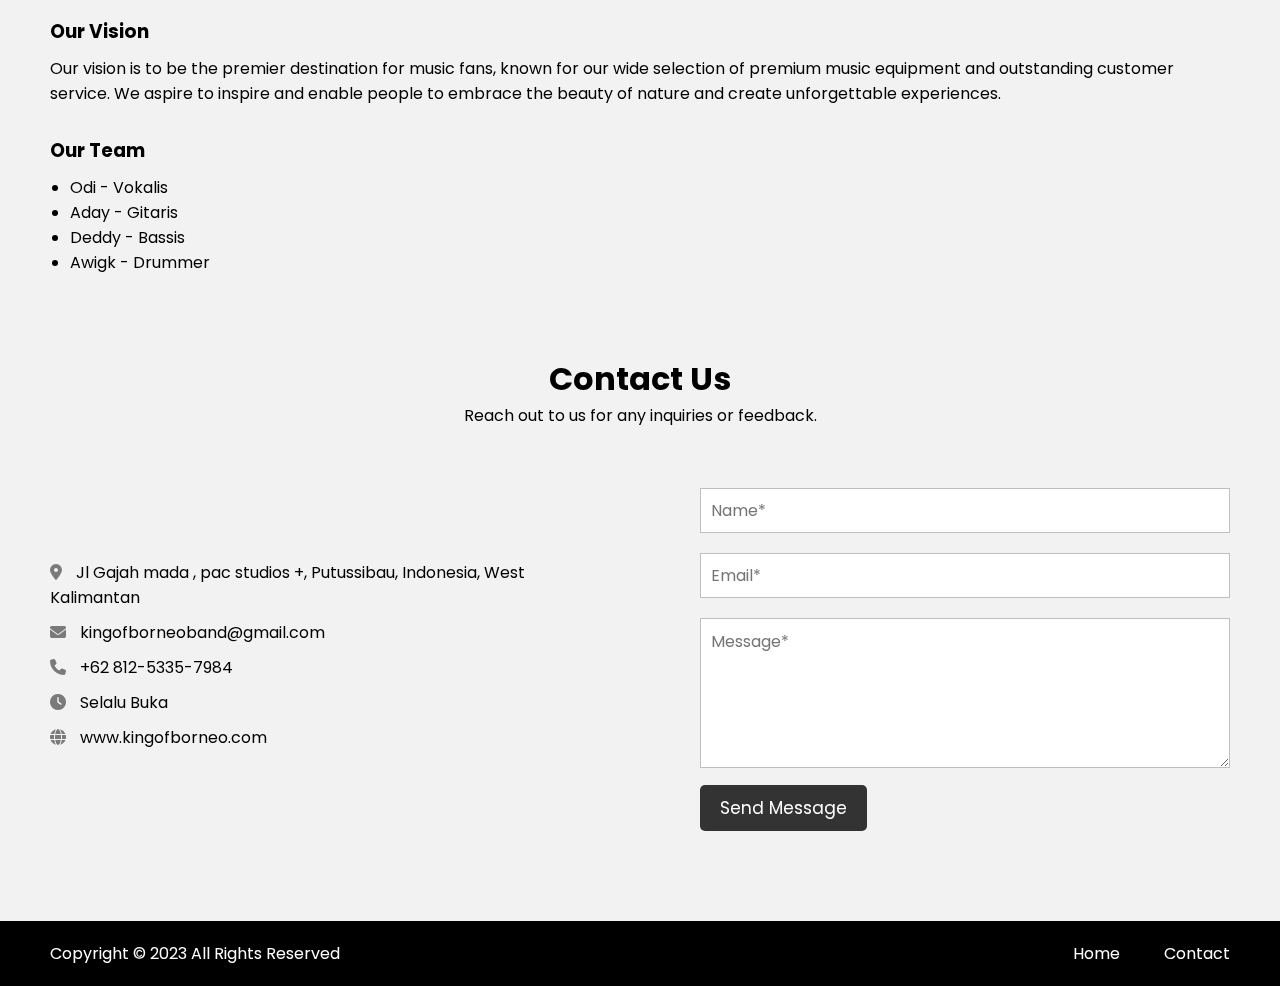
==== commit 88b32264: "Add files via upload" ====
--- a/index.html
+++ b/index.html
@@ -144,7 +144,7 @@
             update();
             </script>
         </div>
-       <!-- </div> -->
+        <!--</div>-->
     </section>
 
 <!--TAMPILAN STORY-->
@@ -301,4 +301,4 @@
 
 </body>
 
-</html>
+</html>--- a/style.css
+++ b/style.css
@@ -79,7 +79,7 @@
     height: 100vh;
     width: 100%;
     position: relative;
-    background: url("kob_home.jpg");
+    background: url("image/kob_home.jpg");
     background-position: center 65%;
     background-size: cover;
     background-attachment: fixed;
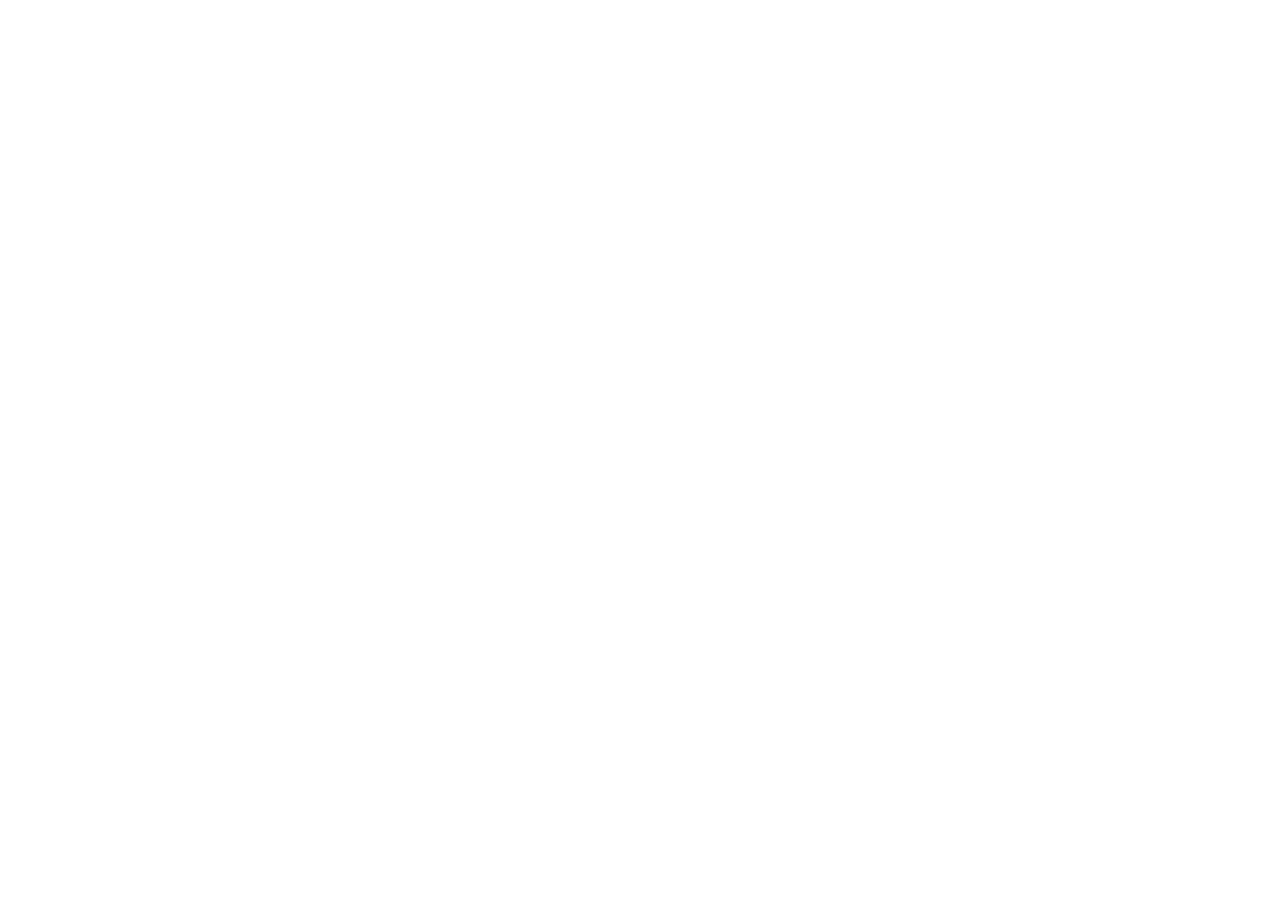
==== commit 9bafd060: "Add files via upload" ====
--- a/index.html
+++ b/index.html
@@ -1,304 +1,98 @@
 <!DOCTYPE html>
+<!-- Coding By CodingNepal - codingnepalweb.com -->
 <html lang="en">
 
 <head>
     <meta charset="UTF-8" />
-    <meta name="viewport" content="width=device-width, initial-scale=1.0">
-    <title>Band Website | Ghalib FR</title>
-    <link rel="stylesheet" href="style.css">
-        <link rel="stylesheet" href="https://cdnjs.cloudflare.com/ajax/libs/font-awesome/6.3.0/css/all.min.css">
+    <meta http-equiv="X-UA-Compatible" content="IE=edge" />
+    <meta name="viewport" content="width=device-width, initial-scale=1.0" />
+    <title>Membuat Website Form Login dan Register</title>
+    <link rel="stylesheet" href="style.css" />
+    <!-- Unicons -->
+    <link rel="stylesheet" href="https://unicons.iconscout.com/release/v4.0.0/css/line.css" />
 </head>
 
 <body>
-    <!--Tampilan pop bar atau menu-->
-    <header>
-        <nav class="navbar">
-            <h2 class="logo"><a href="#">BAND KING of BORNEO</a></h2>
-                <input type="checkbox" id="menu-toggler">
-                    <label for="menu-toggler" id="hamburger-btn">
-                        <svg xmlns="http://www.w3.org/2000/svg" viewBox="0 0 24 24" fill="white" width="24px" height="24px">
-                            <path d="M0 0h24v24H0z" fill="none" />
-                            <path d="M3 18h18v-2H3v2zm0-5h18V11H3v2zm0-7v2h18V6H3z" />
-                        </svg>
-                    </label>
-            <ul class="all-links">
-                <li><a href="#home">Home</a></li>
-                <li><a href="#story">Story</a></li>
-                <li><a href="#portfolio">Profile</a></li>
-                <li><a href="#about">About Us</a></li>
-                <li><a href="#contact">Contact Us</a></li>
+    <!-- Header -->
+    <header class="header">
+        <nav class="nav">
+            <a href="#" class="nav_logo">Ghalib FR</a>
+
+            <ul class="nav_items">
+                <li class="nav_item">
+                    <a href="#" class="nav_link">Home</a>
+                    <a href="#" class="nav_link">Produk</a>
+                    <a href="#" class="nav_link">Jasa</a>
+                    <a href="#" class="nav_link">Hubungi kami</a>
+                </li>
             </ul>
+
+            <button class="button" id="form-open">Masuk</button>
         </nav>
     </header>
-    <!--BUTTON MEDIA-->
-    <header>
-        <div class="container">
-            <span class="close-btn">
-            <i class="fa-solid fa-xmark"></i>
-            </span>
-  
-            <div class="media-icons">
-                <a href="https://api.whatsapp.com/send/?phone=6281253357984&text&type=phone_number&app_absent=0" style="background: #25d366">
-                <i class="fa-brands fa-whatsapp"></i>">
-                <span class="tooltip" style="color: #25d366">Whatsapp</span>
-                </a>
 
-                <a href="https://open.spotify.com/intl-id/artist/3TigGz8LiaRl0AbrBVai96?si=shuFQv7cStGRQ2OjbuwhrQ" style="background: #1db954">
-                <i class="fa-brands fa-spotify"></i>
-                <span class="tooltip" style="color: #1db954">Spotify</span>
-                </a>
+    <!-- Home -->
+    <section class="home">
+        <div class="form_container">
+            <i class="uil uil-times form_close"></i>
+            <!-- Login From -->
+            <div class="form login_form">
+                <form action="#">
+                    <h2>Masuk</h2>
 
-                <a href="https://youtube.com/@KingofBorneoBand" style="background: #ff0000">
-                <i class="fa-brands fa-youtube"></i>
-                <span class="tooltip" style="color: #ff0000">YouTube</span>
-                </a>
+                    <div class="input_box">
+                        <input type="email" placeholder="Masukkan email" required />
+                        <i class="uil uil-envelope-alt email"></i>
+                    </div>
+                    <div class="input_box">
+                        <input type="password" placeholder="Masukkan password" required />
+                        <i class="uil uil-lock password"></i>
+                        <i class="uil uil-eye-slash pw_hide"></i>
+                    </div>
 
-                <a href="https://on.soundcloud.com/E5cix" style="background: #ff7700">
-                <i class="fa-brands fa-soundcloud"></i>
-                <span class="tooltip" style="color: #ff7700">Soundcloud</span>
-                </a> 
+                    <div class="option_field">
+                        <span class="checkbox">
+                            <input type="checkbox" id="check" />
+                            <label for="check">Ingatkan saya</label>
+                        </span>
+                        <a href="#" class="forgot_pw">Lupa password?</a>
+                    </div>
 
-                <a href="https://www.facebook.com/mamiarabanua" style="background: #4267b2">
-                <i class="fa-brands fa-facebook-f"></i>
-                <span class="tooltip" style="color: #4267b2">Facebook</span>
-                </a>
+                    <button class="button">Masuk</button>
 
-                <a href="https://twitter.com/kingof_borneo" style="background: #1da1f2">
-                <i class="fa-brands fa-twitter"></i>
-                <span class="tooltip" style="color: #1da1f2">Twitter</span>
-                </a>
+                    <div class="login_signup">Belum punya akun? <a href="#" id="signup">Daftar</a></div>
+                </form>
             </div>
-        </div>
-  
-      <script>
-        const closeBtn = document.querySelector(".close-btn");
-        closeBtn.addEventListener("click", () => {
-          closeBtn.classList.toggle("open");
-        });
-      </script>
-    </header>
-<!--TAMPILAN HOME-->
-    <section class="homepage" id="home">
-        <div class="content">
-            <div class="text">
-                <h1>KING OF BORNEO</h1>
-                <p>King of Borneo merupakan band asal Kapuas Hulu. Band ini dibentuk pada Tahun 2016 dengan personil Odi
-                    (Vokalis), Aday (Gitaris), Deddy (Bassis), dan Awigk (Drummer). Pada BTF 2023 mereka akan membawakan
-                    karya yang menggabungkan dari unsur kearifan lokal.</p>
-            </div>
-            <a href="#story">Story King Of Borneo</a>
-        </div>
-        
-<!--ANIMASI BUTTON AUDIO-->  
-    <!--<div class="animasi">-->
-    <audio src="audio/King Of Borneo   Heart Of Borneo.mp3"></audio>
-    <div class="box">
-        <div class="visualizer"></div>
-    </div>
-        <div class="play">
-            <div class="btn btn-play"></div>
-            <script>
-            const btn = document.querySelector('.btn');
-            const audio = document.querySelector('audio');
-            const visualizer = document.querySelector('.visualizer');
-    
-            btn.addEventListener('click', e => {
-                audio.paused ? audio.play() : audio.pause();
-                btn.classList.toggle('btn-play');
-                btn.classList.toggle('btn-pause');
-            });
-    
-            window.AudioContext = window.AudioContext || window.webkitAudioContext;
-            const ctx = new window.AudioContext();
-            const analyser = ctx.createAnalyser();
-            const source = ctx.createMediaElementSource(audio);
-            source.connect(analyser);
-            source.connect(ctx.destination);
-            analyser.fftSize = 64;
-            const bufferLength = analyser.frequencyBinCount;
-    
-            let dataArray = new Uint8Array(bufferLength);
-            let elements = [];
-            for(let i = 0; i < bufferLength; i++) {
-                const element = document.createElement('span');
-                element.classList.add('element');
-                elements.push(element);
-                visualizer.appendChild(element);
-            }
-    
-            const clamp = (num, min, max) => {
-                if(num >= max) return max;
-                if(num <= min) return min;
-                return num;
-            }
-            
-            const update = () => {
-                requestAnimationFrame(update);
-                analyser.getByteFrequencyData(dataArray);
-                for (let i = 0; i < bufferLength; i++) {
-                    let item = dataArray[i];
-                    item = item > 150 ? item / 1.5 : item * 1.5;
-                    elements[i].style.transform = `rotateZ(${i * (360 / bufferLength)}deg) translate(-50%, ${clamp(item, 100, 150)}px)`;
-                }
-            };
-            update();
-            </script>
-        </div>
-        <!--</div>-->
-    </section>
 
-<!--TAMPILAN STORY-->
-    <section class="story" id="story">
-        <h2>STORY BAND KING OF BORNEO</h2>
-        <p>Terbentuknya group band ini merupakan akumulasi dari perjalanan keempat personil dalam mengaktualisasikan
-            passion dalam bidang bermusik. King of Borneo Band Asal
-            Kapuas Hulu, Berkarya Sampaikan Pesan Alam Angkat Isu Lingkungan.
-        </p>
-        <ul class="cards">
-            <li class="card">
-                <img src="image/kob1.jpeg" alt="img">
-                <h3>Berdirinya Band KOB</h3>
-                <p>Didirikan pada tahun 2016 oleh Aday, Awick, Oddi dan Deddi kata “King” yang digunakan tidak untuk
-                    menunjukkan eksistensinya, melainkan merujuk pada kedigdayaan alam Kalimantan serta isinya yang
-                    menjadi jantung kehidupan bagi organisme yang hidup disekitarnya, termasuk manusia.
-                </p>
-            </li>
-            <li class="card">
-                <img src="image/kob2.jpeg" alt="img">
-                <h3>Melalui Dari Musik</h3>
-                <p>Melalui musiknya, King of Borneo berupaya untuk menyebarkan pesan tentang pentingnya menjaga alam
-                    karena King of Borneo percaya bahwa alam adalah episentrum dari segala hal yang “hidup” di dunia
-                    ini. Sebagai bagian dari masyarakat Kapuas Hulu, King of Borneo juga secara aktif menggabungkan
-                    unsur kearifan lokal ke dalam karyanya.
-                </p>
-            </li>
-            <li class="card">
-                <img src="image/kob3.jpeg" alt="img">
-                <h3>Mengembalikan Kebaikan</h3>
-                <p>“It is time for humans to return the favor”.
-                    “Saatnya mengembalikan kebaikan yang alam telah berikan”. King of Borneo percaya bahwa masyarakat
-                    lokal telah lama, melalui tradisinya, memainkan peran penting dalam menjaga harmoni antara manusia
-                    dan alam.
-                    Segala hal yang diekspresikan oleh King of Borneo melalui karyanya merupakan manifestasi dari
-                    perjalanan keempat personilnya dalam menjelajahi dan mengapresiasi kekayaan alam Kalimantan.
-                </p>
-            </li>
-        </ul>
-    </section>
+            <!-- Signup From -->
+            <div class="form signup_form">
+                <form action="#">
+                    <h2>Daftar</h2>
 
-<!--TAMPILAN PROFILE-->
-    <section class="portfolio" id="portfolio">
-        <h2>Profile Band KOB</h2>
-        <p>King of Borneo dengan demikian bukan hanya merupakan proyek ekspresi kesenian semata, lebih dari
-            itu, KOB membawa misi untuk menjadikan musik sebagai platform pembawa perubahan.</p>
-        <ul class="cards">
-            <li class="card">
-                <img src="image/kob-1.jpeg" alt="img">
-                <h3>Single Pertama KOB</h3>
-                <p>Lagu pertama yang dirilis King of Borneo berjudul Heart of Borneo di tahun 2017, juga sekaligus video
-                    klip pertama yang dibuat dengan dasar kolaborasi bersama teman-teman pegiat seni visual di Kabupaten
-                    Kapuas Hulu.Saat ini 4 single yang sudah dapat dinikmati melalui platform streaming musik digital.
-                    Empat lagu tersebut juga menjadi bagian dari album yang baru saja diluncurkan bertajuk Mamiara Banua
-                    yang didalamnya terdapat 8 lagu. Harapan Aday kedepannya dapat terus menelurkan karya yang dapat
-                    berguna bagi penyuaraan isu-isu lingkungan dan kemanusiaan.
-                </p>
-            </li>
-            <li class="card">
-                <img src="image/kob-2.jpeg" alt="img">
-                <h3>Sejarah Terbentuknya KOB</h3>
-                <p>King Of Borneo dibentuk oleh Aday di tahun 2016 pasca melakukan perjalanan menyusuri alam Kabupaten
-                    Kapuas Hulu.
-                    Aday tergerak untuk membuat sebuah project musik yang dapat menjadi sarana menyuarakan isu-isu dan
-                    apresiasi terhadap lingkungan. Aday kemudian mengajak Odi, Awick, dan Deddy untuk mendirikan sebuah
-                    band yang bernama King of Borneo. King sendiri bukan merujuk pada kebesaran nama band, tapi untuk
-                    menunjukkan kebesaran alam Kalimantan yang telah menghidupi manusia serta makhluk yang hidup
-                    didalamnya.
-                </p>
-            </li>
-            <li class="card">
-                <img src="image/kob-3.jpeg" alt="img">
-                <h3>Hutan Rimba Paling Berkesan</h3>
-                <p>Secara umum, pembuatan album yang memakan waktu 3 tahun sejak 2018 meninggalkan banyak momen tak
-                    terlupakan karena memang kami memulainya secara sendiri (DIY) ditengah keterbatasan infrastruktur
-                    bermusik di Kabupaten Kapuas Hulu. Secara khusus, yang paling berkesan tentunya pada saat membuat
-                    video klip lagu Hutan Rimba karena ini pertama kali kami dihadapkan dengan produksi visual yang
-                    sistematis serta menantang karena kami harus berpindah lokasi shooting sebanyak 3 lokasi yang
-                    semuanya bertempat di wilayah hulu sungai Kabupaten Kapuas Hulu.
-                </p>
-            </li>
-        </ul>
-    </section>
+                    <div class="input_box">
+                        <input type="email" placeholder="Masukkan email anda" required />
+                        <i class="uil uil-envelope-alt email"></i>
+                    </div>
+                    <div class="input_box">
+                        <input type="password" placeholder="Membuat password" required />
+                        <i class="uil uil-lock password"></i>
+                        <i class="uil uil-eye-slash pw_hide"></i>
+                    </div>
+                    <div class="input_box">
+                        <input type="password" placeholder="Konfirmasi password" required />
+                        <i class="uil uil-lock password"></i>
+                        <i class="uil uil-eye-slash pw_hide"></i>
+                    </div>
 
-<!--TAMPILAN ABOUT US-->
-    <section class="about" id="about">
-        <h2>About Us</h2>
-        <p>Discover our story in providing music services.</p>
-        <div class="row company-info">
-            <h3>Our Story</h3>
-            <p>Experience the excellence of our music equipment and services, where we have offered high quality music
-                needs and equipment for Kalimantan music fans. Our commitment to music quality and customer satisfaction
-                ensures that every piece of music we can count on you to know nature.
-            </p>
-        </div>
-        <div class="row mission-vision">
-            <h3>Our Mission</h3>
-            <p>At Band King of Borneo, our mission is to equip music fans with a deeper understanding of the nature of
-                Borneo and the essentials that enhance their outdoor experience. We strive to provide reliable,
-                innovative music that contributes to unforgettable realms and lasting memories.
-            </p>
-            <h3>Our Vision</h3>
-            <p>Our vision is to be the premier destination for music fans, known for our wide selection of premium music
-                equipment and outstanding customer service. We aspire to inspire and enable people to embrace the beauty
-                of nature and create unforgettable experiences.
-            </p>
-        </div>
-        <div class="row team">
-            <h3>Our Team</h3>
-            <ul>
-                <li>Odi - Vokalis</li>
-                <li>Aday - Gitaris</li>
-                <li>Deddy - Bassis</li>
-                <li>Awigk - Drummer</li>
-            </ul>
-        </div>
-    </section>
+                    <button class="button">Daftar sekarang!</button>
 
-<!--TAMPILAN CONTACT US-->
-    <section class="contact" id="contact">
-        <h2>Contact Us</h2>
-        <p>Reach out to us for any inquiries or feedback.</p>
-        <div class="row">
-            <div class="col information">
-                <div class="contact-details">
-                    <p><i class="fas fa-map-marker-alt"></i> Jl Gajah mada , pac studios +, Putussibau, Indonesia, West Kalimantan </p>
-                    <p><i class="fas fa-envelope"></i> kingofborneoband@gmail.com </p>
-                    <p><i class="fas fa-phone"></i> +62 812-5335-7984</p>
-                    <p><i class="fas fa-clock"></i> Selalu Buka</p>
-                    <p><i class="fas fa-globe"></i> www.kingofborneo.com</p>
-                </div>
-            </div>
-            <div class="col form">
-                <form>
-                    <input type="text" placeholder="Name*" required>
-                    <input type="email" placeholder="Email*" required>
-                    <textarea placeholder="Message*" required></textarea>
-                    <button id="submit" type="submit">Send Message</button>
+                    <div class="login_signup">Sudah memiliki akun? <a href="#" id="login">Masuk</a></div>
                 </form>
             </div>
         </div>
     </section>
 
-<!--TAMPILAN POP DOWN HOME-->
-    <footer>
-        <div>
-            <span>Copyright © 2023 All Rights Reserved</span>
-            <span class="link">
-                <a href="#">Home</a>
-                <a href="#contact">Contact</a>
-            </span>
-        </div>
-    </footer>
-
+    <script src="script.js"></script>
 </body>
 
 </html>--- a/style.css
+++ b/style.css
@@ -1,3 +1,4 @@
+/* Import Google font - Poppins */
 @import url("https://fonts.googleapis.com/css2?family=Poppins:wght@200;300;400;500;600;700&display=swap");
 
 * {
@@ -7,549 +8,230 @@
     font-family: "Poppins", sans-serif;
 }
 
-html {
-    scroll-behavior: smooth;
-}
-
-body {
-    background: #f2f2f2;
-}
-
-header {
+a {
+    text-decoration: none;
+}
+
+.header {
     position: fixed;
-    top: 0;
-    left: 0;
-    z-index: 5;
-    width: 100%;
+    height: 80px;
+    width: 100%;
+    z-index: 100;
+    padding: 0 20px;
+}
+
+.nav {
+    max-width: 1100px;
+    width: 100%;
+    margin: 0 auto;
+}
+
+.nav,
+.nav_item {
     display: flex;
-    justify-content: center;
-    background: #333;
-}
-
-.navbar {
-    display: flex;
-    padding: 0 10px;
-    max-width: 1200px;
-    width: 100%;
+    height: 100%;
     align-items: center;
     justify-content: space-between;
 }
 
-.navbar input#menu-toggler {
+.nav_logo,
+.nav_link,
+.button {
+    color: #fff;
+}
+
+.nav_logo {
+    font-size: 25px;
+}
+
+.nav_item {
+    column-gap: 25px;
+}
+
+.nav_link:hover {
+    color: #d9d9d9;
+}
+
+.button {
+    padding: 6px 24px;
+    border: 2px solid #fff;
+    background: transparent;
+    border-radius: 6px;
+    cursor: pointer;
+}
+
+.button:active {
+    transform: scale(0.98);
+}
+
+/* Home */
+.home {
+    position: relative;
+    height: 100vh;
+    width: 100%;
+    background-image: url("images.jpeg");
+    background-size: cover;
+    background-position: center;
+}
+
+.home::before {
+    content: "";
+    position: absolute;
+    height: 100%;
+    width: 100%;
+    background-color: rgba(0, 0, 0, 0.6);
+    z-index: 100;
+    opacity: 0;
+    pointer-events: none;
+    transition: all 0.5s ease-out;
+}
+
+.home.show::before {
+    opacity: 1;
+    pointer-events: auto;
+}
+
+/* From */
+.form_container {
+    position: fixed;
+    max-width: 320px;
+    width: 100%;
+    top: 50%;
+    left: 50%;
+    transform: translate(-50%, -50%) scale(1.2);
+    z-index: 101;
+    background: #fff;
+    padding: 25px;
+    border-radius: 12px;
+    box-shadow: rgba(0, 0, 0, 0.1);
+    opacity: 0;
+    pointer-events: none;
+    transition: all 0.4s ease-out;
+}
+
+.home.show .form_container {
+    opacity: 1;
+    pointer-events: auto;
+    transform: translate(-50%, -50%) scale(1);
+}
+
+.signup_form {
     display: none;
 }
 
-.navbar #hamburger-btn {
-    cursor: pointer;
+.form_container.active .signup_form {
+    display: block;
+}
+
+.form_container.active .login_form {
     display: none;
 }
 
-.navbar .all-links {
+.form_close {
+    position: absolute;
+    top: 10px;
+    right: 20px;
+    color: #0b0217;
+    font-size: 22px;
+    opacity: 0.7;
+    cursor: pointer;
+}
+
+.form_container h2 {
+    font-size: 22px;
+    color: #0b0217;
+    text-align: center;
+}
+
+.input_box {
+    position: relative;
+    margin-top: 30px;
+    width: 100%;
+    height: 40px;
+}
+
+.input_box input {
+    height: 100%;
+    width: 100%;
+    border: none;
+    outline: none;
+    padding: 0 30px;
+    color: #333;
+    transition: all 0.2s ease;
+    border-bottom: 1.5px solid #aaaaaa;
+}
+
+.input_box input:focus {
+    border-color: #7d2ae8;
+}
+
+.input_box i {
+    position: absolute;
+    top: 50%;
+    transform: translateY(-50%);
+    font-size: 20px;
+    color: #707070;
+}
+
+.input_box i.email,
+.input_box i.password {
+    left: 0;
+}
+
+.input_box input:focus~i.email,
+.input_box input:focus~i.password {
+    color: #7d2ae8;
+}
+
+.input_box i.pw_hide {
+    right: 0;
+    font-size: 18px;
+    cursor: pointer;
+}
+
+.option_field {
+    margin-top: 14px;
     display: flex;
     align-items: center;
-}
-
-.navbar .all-links li {
-    position: relative;
-    list-style: none;
-}
-
-.navbar .logo a {
+    justify-content: space-between;
+}
+
+.form_container a {
+    color: #7d2ae8;
+    font-size: 12px;
+}
+
+.form_container a:hover {
+    text-decoration: underline;
+}
+
+.checkbox {
     display: flex;
-    align-items: center;
-    margin-left: 0;
-}
-
-header a,
-footer a {
-    margin-left: 40px;
-    text-decoration: none;
-    color: #fff;
-    height: 100%;
-    padding: 20px 0;
-    display: inline-block;
-}
-
-header a:hover,
-footer a:hover {
-    color: #ddd;
-}
-
-.homepage {
-    height: 100vh;
-    width: 100%;
-    position: relative;
-    background: url("image/kob_home.jpg");
-    background-position: center 65%;
-    background-size: cover;
-    background-attachment: fixed;
-}
-
-.homepage::before {
-    content: "";
-    position: absolute;
-    left: 0;
-    top: 0;
-    height: 100%;
-    width: 100%;
-    background: rgba(0, 0, 0, 0.2);
-}
-
-.homepage .content {
-    display: flex;
-    height: 85%;
-    z-index: 3;
-    align-items: center;
-    justify-content: center;
-    flex-direction: column;
-}
-
-.homepage .content h1 {
-    font-size: 60px;
-    font-weight: 700;
-    margin-bottom: 10px;
-}
-
-.homepage .content .text {
-    margin-bottom: 50px;
-    color: #fff;
-    font-size: 20px;
+    column-gap: 8px;
+    white-space: nowrap;
+}
+
+.checkbox input {
+    accent-color: #7d2ae8;
+}
+
+.checkbox label {
+    font-size: 12px;
+    cursor: pointer;
+    user-select: none;
+    color: #0b0217;
+}
+
+.form_container .button {
+    background: #7d2ae8;
+    margin-top: 30px;
+    width: 100%;
+    padding: 10px 0;
+    border-radius: 10px;
+}
+
+.login_signup {
+    font-size: 12px;
     text-align: center;
-    text-shadow: 0px 0px 10px rgba(0, 0, 0, 0.3);
-}
-
-.content a {
-    color: #000;
-    display: block;
-    text-transform: uppercase;
-    font-size: 18px;
-    margin: 0 10px;
-    padding: 10px 30px;
-    border-radius: 5px;
-    background: #fff;
-    border: 2px solid #fff;
-    transition: 0.4s ease;
-    box-shadow: 0 10px 20px rgba(0, 0, 0, 0.3);
-    text-decoration: none;
-}
-
-.content a:hover {
-    color: #fff;
-    background: rgba(255, 255, 255, 0.3);
-}
-
-section {
-    display: flex;
-    align-items: center;
-    flex-direction: column;
-    padding: 80px 0 0;
-}
-
-section h2 {
-    font-size: 2rem;
-}
-
-section>p {
-    text-align: center;
-}
-
-section .cards {
-    display: flex;
-    flex-wrap: wrap;
-    max-width: 1200px;
-    margin-top: 50px;
-    padding: 0 10px;
-    justify-content: space-between;
-}
-
-section.about {
-    margin: 0 auto;
-    max-width: 1200px;
-}
-
-.about .company-info {
-    margin-top: 30px;
-}
-
-.about h3 {
-    margin: 30px 0 10px;
-}
-
-.about .team {
-    text-align: left;
-    width: 100%;
-}
-
-.about .team ul {
-    padding-left: 20px;
-}
-
-section .cards .card {
-    background: #fff;
-    padding: 40px 15px;
-    list-style: none;
-    border-radius: 5px;
-    box-shadow: 0px 5px 10px rgba(0, 0, 0, 0.04);
-    margin-bottom: 40px;
-    width: calc(100% / 3 - 30px);
-    text-align: center;
-}
-
-.portfolio .cards .card {
-    padding: 0 0 20px;
-}
-
-.services .card img {
-    width: 120px;
-    height: 120px;
-    margin-bottom: 20px;
-    border-radius: 100%;
-    object-fit: cover;
-}
-
-.portfolio .card img {
-    width: 100%;
-    padding-bottom: 10px;
-    aspect-ratio: 16 / 9;
-    object-fit: cover;
-    border-radius: 7px;
-}
-
-.cards .card p {
-    padding: 0 15px;
-    margin-top: 5px;
-}
-
-.about .row {
-    padding: 0 10px;
-}
-
-.contact .row {
-    margin: 60px 0 90px;
-    display: flex;
-    max-width: 1200px;
-    width: 100%;
-    align-items: center;
-    justify-content: space-between;
-}
-
-.contact .row .col {
-    padding: 0 10px;
-    width: calc(100% / 2 - 50px);
-}
-
-.contact .col p {
-    margin-bottom: 10px;
-}
-
-.contact .col p i {
-    color: #7a7a7a;
-    margin-right: 10px;
-}
-
-.contact form input {
-    height: 45px;
-    margin-bottom: 20px;
-    padding: 10px;
-    width: 100%;
-    font-size: 16px;
-    outline: none;
-    border: 1px solid #bfbfbf;
-}
-
-.contact form textarea {
-    padding: 10px;
-    width: 100%;
-    font-size: 16px;
-    height: 150px;
-    outline: none;
-    resize: vertical;
-    border: 1px solid #bfbfbf;
-}
-
-.contact form button {
-    margin-top: 10px;
-    padding: 10px 20px;
-    font-size: 17px;
-    color: #fff;
-    border: none;
-    cursor: pointer;
-    border-radius: 5px;
-    background: #333;
-    transition: 0.2s ease;
-}
-
-.contact form button:hover {
-    background: #525252;
-}
-
-footer {
-    width: 100%;
-    display: flex;
-    justify-content: center;
-    background: #000;
-    padding: 20px 0;
-}
-
-footer div {
-    padding: 0 10px;
-    max-width: 1200px;
-    width: 100%;
-    display: flex;
-    justify-content: space-between;
-}
-
-footer span {
-    color: #fff;
-}
-
-footer a {
-    padding: 0;
-}
-
-@media screen and (max-width: 860px) {
-    .navbar .all-links {
-        position: fixed;
-        left: -100%;
-        width: 300px;
-        display: block;
-        height: 100vh;
-        top: 75px;
-        background: #333;
-        transition: left 0.3s ease;
-    }
-
-    .navbar #menu-toggler:checked~.all-links {
-        left: 0;
-    }
-
-    .navbar .all-links li {
-        font-size: 18px;
-    }
-
-    .navbar #hamburger-btn {
-        display: block;
-    }
-
-    section>p {
-        text-align: center;
-    }
-
-    section .cards .card {
-        width: calc(100% / 2 - 15px);
-        margin-bottom: 30px;
-    }
-
-    .homepage .content h1 {
-        font-size: 40px;
-        font-weight: 700;
-        margin-bottom: 10px;
-    }
-
-    .homepage .content .text {
-        font-size: 17px;
-    }
-
-    .content a {
-        font-size: 17px;
-        padding: 9px 20px;
-    }
-
-    .contact .row {
-        flex-direction: column;
-    }
-
-    .contact .row .col {
-        width: 100%;
-    }
-
-    .contact .row .col:last-child {
-        margin-top: 40px;
-    }
-
-    footer a {
-        height: 0;
-    }
-}
-
-@media screen and (max-width: 560px) {
-    section .cards .card {
-        width: 100%;
-        margin-bottom: 30px;
-    }
-}
-
-/*BUTTON MEDIA APLIKASI*/
-.container {
-    position: fixed;
-    top: 50%;
-    left: 0%;
-    transform: translateY(-50%);
-    display: flex;
-    flex-direction: column-reverse;
-    align-items: center;
-}
-
-.media-icons {
-    display: flex;
-    align-items: flex-start;
-    flex-direction: column;
-    justify-content: center;
-    background-color: #fff;
-    padding: 6px;
-    border-radius: 6px;
-    box-shadow: 0 5px 10px rgba(0, 0, 0, 0.1);
-    transform: translateX(-100%);
-    transition: all 0.5s cubic-bezier(0.68, -0.55, 0.265, 1.55);
-}
-
-.close-btn.open~.media-icons {
-    transform: translateX(0);
-}
-
-.media-icons a {
-    text-decoration: none;
-    position: relative;
-    height: 35px;
-    width: 35px;
-    display: flex;
-    align-items: center;
-    justify-content: center;
-    border-radius: 6px;
-    margin: 6px;
-}
-
-.media-icons a i {
-    color: #fff;
-}
-
-.media-icons a .tooltip {
-    position: absolute;
-    left: 55px;
-    font-size: 14px;
-    font-weight: 400;
-    pointer-events: none;
-    background-color: #fff;
-    padding: 4px 8px;
-    border-radius: 4px;
-    transform: translateY(-25px);
-    opacity: 0;
-    transition: all 0.2s linear;
-    box-shadow: 0 5px 10px rgba(0, 0, 0, 0.05);
-}
-
-a:hover .tooltip {
-    opacity: 1;
-    transform: translateY(0);
-}
-
-a .tooltip::before {
-    content: "";
-    position: absolute;
-    height: 10px;
-    width: 10px;
-    top: 50%;
-    left: -5px;
-    transform: translateY(-50%) rotate(45deg);
-    background-color: #fff;
-}
-
-.close-btn {
-    display: flex;
-    align-items: center;
-    justify-content: center;
-    height: 35px;
-    width: 35px;
-    border-radius: 50%;
-    color: #fff;
-    font-size: 18px;
-    margin-top: 20px;
-    background-color: #8e36ff;
-    box-shadow: 0 5px 10px rgba(0, 0, 0, 0.1);
-    cursor: pointer;
-    transform: rotate(45deg);
-    transition: all 0.5s cubic-bezier(0.68, -0.55, 0.265, 1.55);
-}
-
-.close-btn.open {
-    transform: rotate(90deg);
-    background-color: #de0611;
-}
-
-/*BUTTON AUDIO*/
- 
-/*.animasi {
-        max-zoom: calc(absolute); 
-        min-zoom: calc(auto);
-       }
-*/
-.controls {
-    position: relative;
-}
-
-.box {
-    display: flex;
-    justify-content: center;
-    align-items: center;
-    filter: blur(5px) contrast(10);
-    mix-blend-mode: screen;
-}
-
-.visualizer {
-    position: relative;
-    top: -90%;
-    left: 0%;
-    transform: translate(-50%, -50%);
-    width: 170px;
-    height: 170px;
-    border-radius: 50%;
-    background: #fff;
-    transition: .5s;
-    transform: rotateZ(180deg);
-}
-
-.play {
-    position: absolute;
-    top: 75%;
-    left: 50%;
-    transform: translate(-50%, -50%);
-    width: 200px;
-    height: 200px;
-    background: #2a2a2a;
-    border-radius: 50%;
-    z-index: 10;
-    display: flex;
-    justify-content: center;
-    align-items: center;
-}
-
-.btn-play {
-    border-left: 80px solid #5f5;
-    border-bottom: 50px solid transparent;
-    border-top: 50px solid transparent;
-    cursor: pointer;
-}
-
-.btn-pause {
-    border-right: 20px solid #5f5;
-    border-left: 20px solid #5f5;
-    width: 75px;
-    height: 100px;
-    cursor: pointer;
-}
-
-.element {
-    position: absolute;
-    top: 50%;
-    left: 50%;
-    transform: translate(-50%, -50%);
-    display: inline-block;
-    width: 50px;
-    height: 50px;
-    border-radius: 10px;
-    border-top: 20px solid #fff;
-    border-right: 10px solid transparent;
-    border-left: 10px solid transparent;
-    transform-origin: top left;
-    transition: .25s;
+    margin-top: 15px;
 }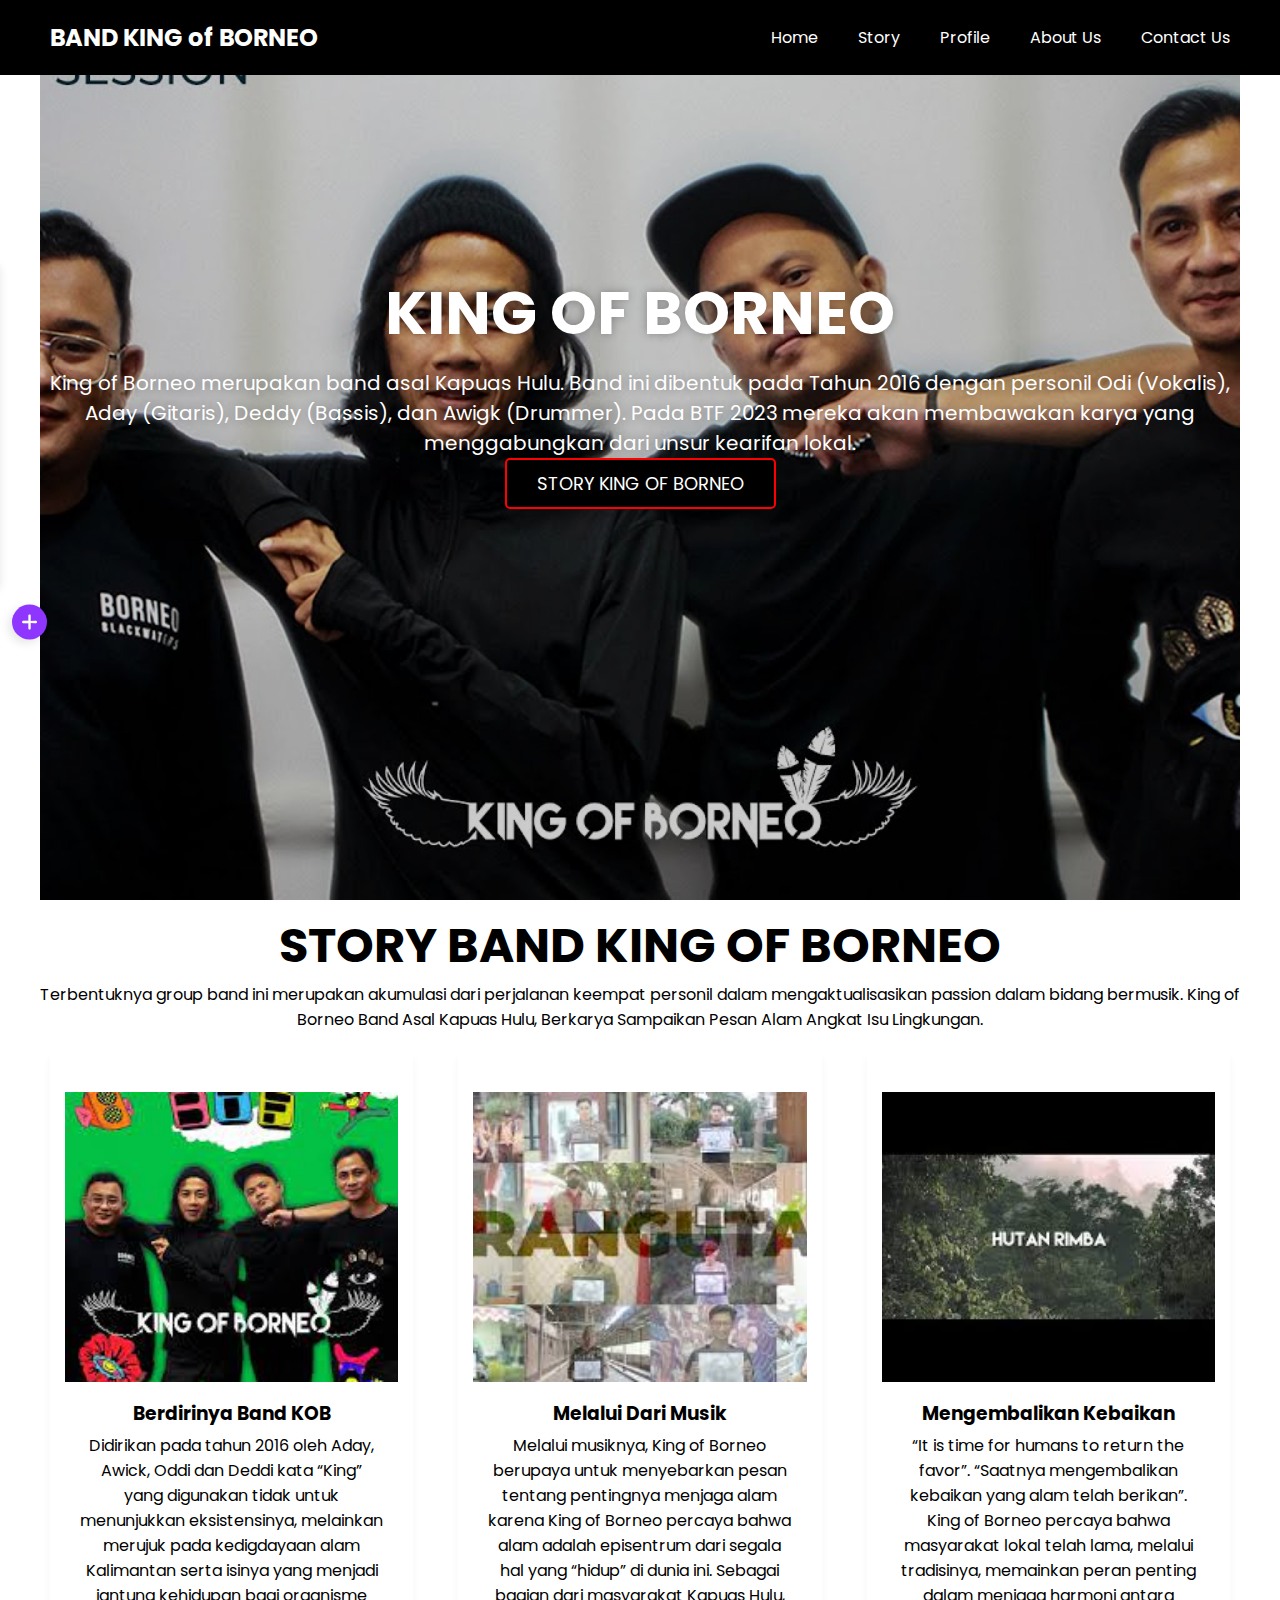
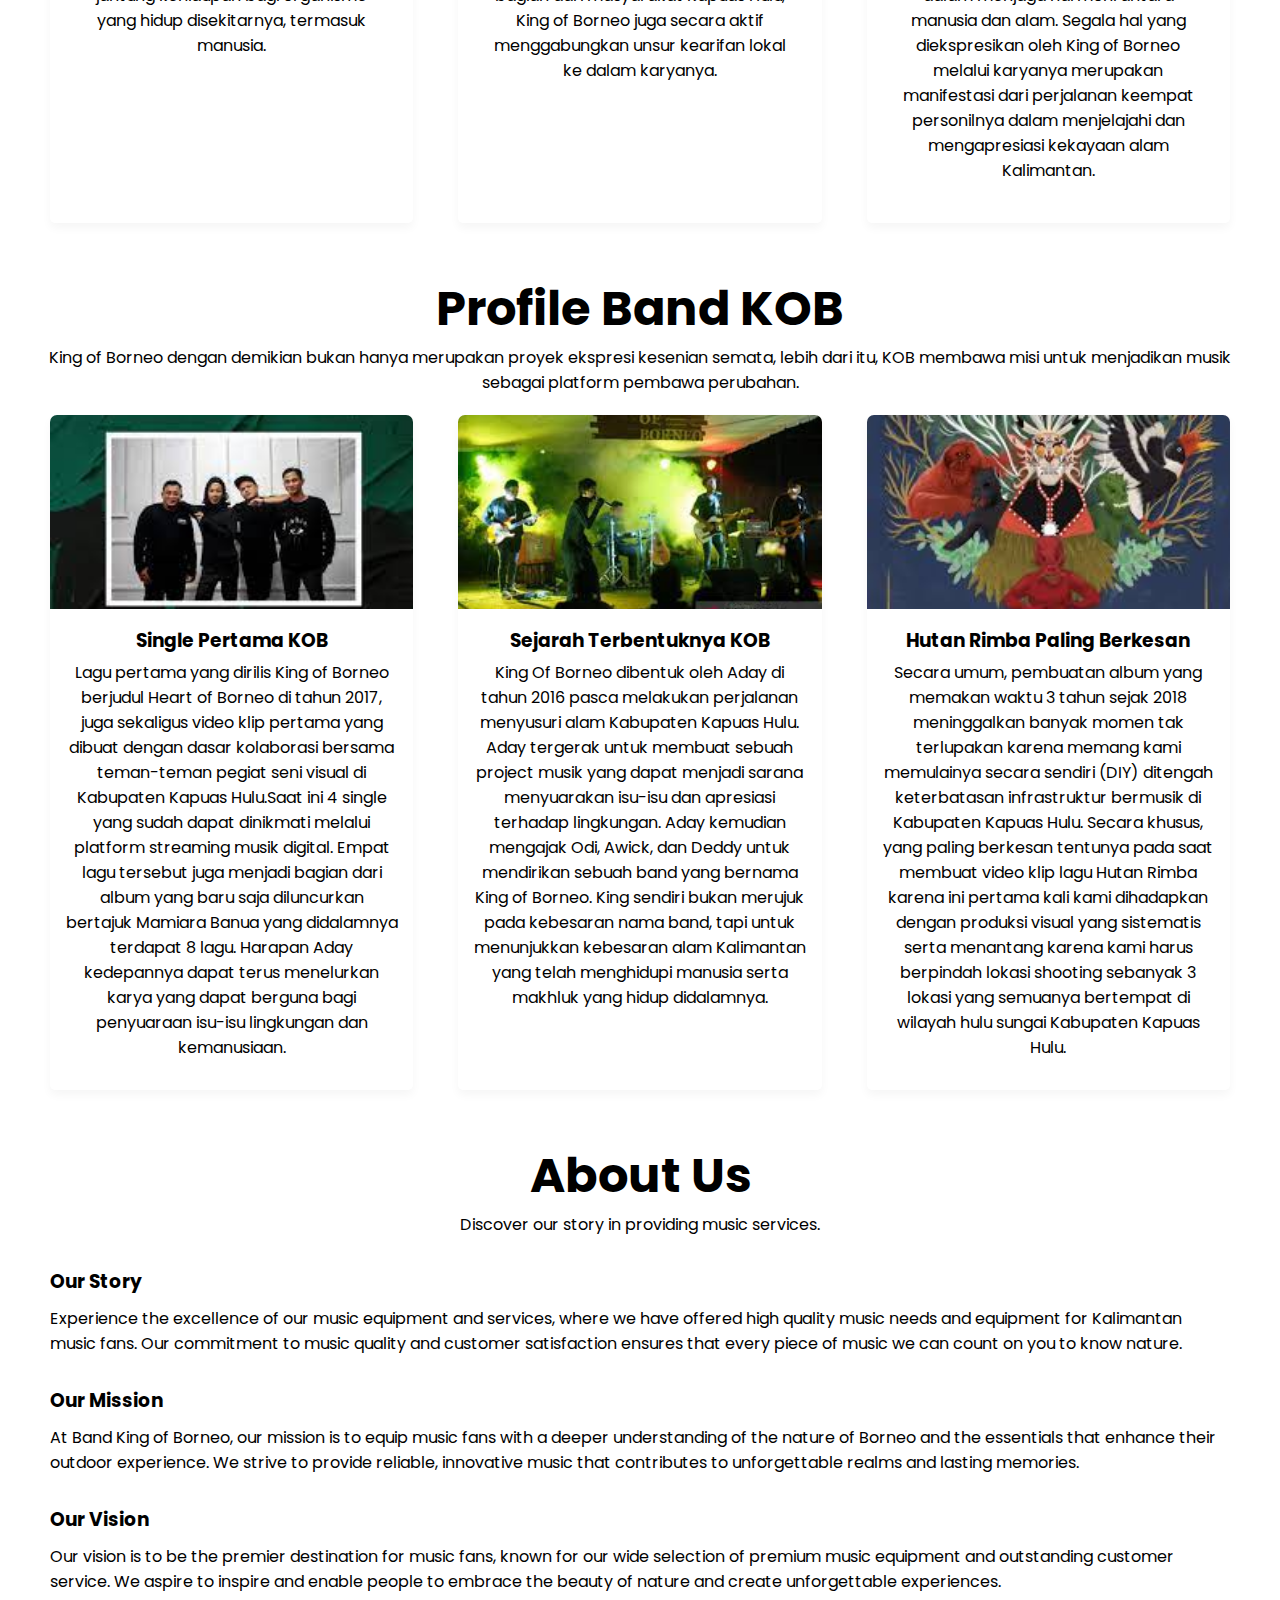
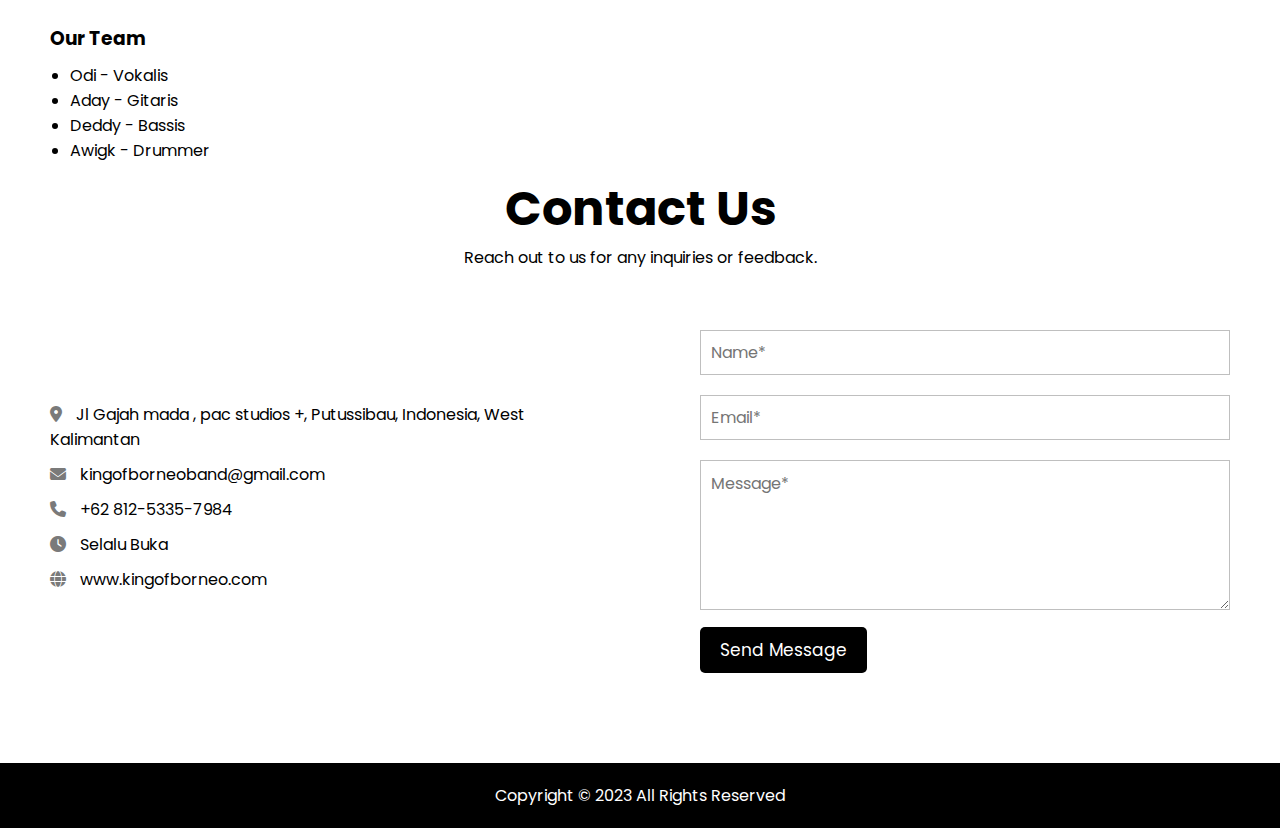
==== commit 88a913ae: "Add files via upload" ====
--- a/index.html
+++ b/index.html
@@ -1,98 +1,245 @@
 <!DOCTYPE html>
-<!-- Coding By CodingNepal - codingnepalweb.com -->
 <html lang="en">
 
 <head>
     <meta charset="UTF-8" />
-    <meta http-equiv="X-UA-Compatible" content="IE=edge" />
-    <meta name="viewport" content="width=device-width, initial-scale=1.0" />
-    <title>Membuat Website Form Login dan Register</title>
-    <link rel="stylesheet" href="style.css" />
-    <!-- Unicons -->
-    <link rel="stylesheet" href="https://unicons.iconscout.com/release/v4.0.0/css/line.css" />
+    <meta name="viewport" content="width=device-width, initial-scale=1.0">
+    <title>Band Website | Ghalib FR</title>
+    <link rel="stylesheet" href="style.css">
+        <link rel="stylesheet" href="https://cdnjs.cloudflare.com/ajax/libs/font-awesome/6.3.0/css/all.min.css">
 </head>
 
 <body>
-    <!-- Header -->
-    <header class="header">
-        <nav class="nav">
-            <a href="#" class="nav_logo">Ghalib FR</a>
-
-            <ul class="nav_items">
-                <li class="nav_item">
-                    <a href="#" class="nav_link">Home</a>
-                    <a href="#" class="nav_link">Produk</a>
-                    <a href="#" class="nav_link">Jasa</a>
-                    <a href="#" class="nav_link">Hubungi kami</a>
-                </li>
+    <!--Tampilan pop bar atau menu-->
+    <header>
+        <nav class="navbar">
+            <h2 class="logo"><a href="#">BAND KING of BORNEO</a></h2>
+                <input type="checkbox" id="menu-toggler">
+                    <label for="menu-toggler" id="hamburger-btn">
+                        <svg xmlns="http://www.w3.org/2000/svg" viewBox="0 0 24 24" fill="white" width="24px" height="24px">
+                            <path d="M0 0h24v24H0z" fill="none" />
+                            <path d="M3 18h18v-2H3v2zm0-5h18V11H3v2zm0-7v2h18V6H3z" />
+                        </svg>
+                    </label>
+            <ul class="all-links">
+                <li><a href="#home">Home</a></li>
+                <li><a href="#story">Story</a></li>
+                <li><a href="#portfolio">Profile</a></li>
+                <li><a href="#about">About Us</a></li>
+                <li><a href="#contact">Contact Us</a></li>
             </ul>
-
-            <button class="button" id="form-open">Masuk</button>
         </nav>
     </header>
 
-    <!-- Home -->
-    <section class="home">
-        <div class="form_container">
-            <i class="uil uil-times form_close"></i>
-            <!-- Login From -->
-            <div class="form login_form">
-                <form action="#">
-                    <h2>Masuk</h2>
-
-                    <div class="input_box">
-                        <input type="email" placeholder="Masukkan email" required />
-                        <i class="uil uil-envelope-alt email"></i>
-                    </div>
-                    <div class="input_box">
-                        <input type="password" placeholder="Masukkan password" required />
-                        <i class="uil uil-lock password"></i>
-                        <i class="uil uil-eye-slash pw_hide"></i>
-                    </div>
-
-                    <div class="option_field">
-                        <span class="checkbox">
-                            <input type="checkbox" id="check" />
-                            <label for="check">Ingatkan saya</label>
-                        </span>
-                        <a href="#" class="forgot_pw">Lupa password?</a>
-                    </div>
-
-                    <button class="button">Masuk</button>
-
-                    <div class="login_signup">Belum punya akun? <a href="#" id="signup">Daftar</a></div>
+<!--TAMPILAN HOME-->
+    <section class="homepage" id="home">
+        <div class="content">
+            <div class="text">
+                <h1>KING OF BORNEO</h1>
+                <p>King of Borneo merupakan band asal Kapuas Hulu. Band ini dibentuk pada Tahun 2016 dengan personil Odi
+                    (Vokalis), Aday (Gitaris), Deddy (Bassis), dan Awigk (Drummer). Pada BTF 2023 mereka akan membawakan
+                    karya yang menggabungkan dari unsur kearifan lokal.</p>
+            </div>
+            <a href="#story">Story King Of Borneo</a>
+        </div>
+    </section>
+
+<!--TAMPILAN STORY-->
+    <section class="story" id="story">
+        <h2>STORY BAND KING OF BORNEO</h2>
+        <p>Terbentuknya group band ini merupakan akumulasi dari perjalanan keempat personil dalam mengaktualisasikan
+            passion dalam bidang bermusik. King of Borneo Band Asal
+            Kapuas Hulu, Berkarya Sampaikan Pesan Alam Angkat Isu Lingkungan.
+        </p>
+        <ul class="cards">
+            <li class="card">
+                <img src="image/kob1.jpeg" alt="img">
+                <h3>Berdirinya Band KOB</h3>
+                <p>Didirikan pada tahun 2016 oleh Aday, Awick, Oddi dan Deddi kata “King” yang digunakan tidak untuk
+                    menunjukkan eksistensinya, melainkan merujuk pada kedigdayaan alam Kalimantan serta isinya yang
+                    menjadi jantung kehidupan bagi organisme yang hidup disekitarnya, termasuk manusia.
+                </p>
+            </li>
+            <li class="card">
+                <img src="image/kob2.jpeg" alt="img">
+                <h3>Melalui Dari Musik</h3>
+                <p>Melalui musiknya, King of Borneo berupaya untuk menyebarkan pesan tentang pentingnya menjaga alam
+                    karena King of Borneo percaya bahwa alam adalah episentrum dari segala hal yang “hidup” di dunia
+                    ini. Sebagai bagian dari masyarakat Kapuas Hulu, King of Borneo juga secara aktif menggabungkan
+                    unsur kearifan lokal ke dalam karyanya.
+                </p>
+            </li>
+            <li class="card">
+                <img src="image/kob3.jpeg" alt="img">
+                <h3>Mengembalikan Kebaikan</h3>
+                <p>“It is time for humans to return the favor”.
+                    “Saatnya mengembalikan kebaikan yang alam telah berikan”. King of Borneo percaya bahwa masyarakat
+                    lokal telah lama, melalui tradisinya, memainkan peran penting dalam menjaga harmoni antara manusia
+                    dan alam.
+                    Segala hal yang diekspresikan oleh King of Borneo melalui karyanya merupakan manifestasi dari
+                    perjalanan keempat personilnya dalam menjelajahi dan mengapresiasi kekayaan alam Kalimantan.
+                </p>
+            </li>
+        </ul>
+    </section>
+
+<!--TAMPILAN PROFILE-->
+    <section class="profile" id="profile">
+        <h2>Profile Band KOB</h2>
+        <p>King of Borneo dengan demikian bukan hanya merupakan proyek ekspresi kesenian semata, lebih dari
+            itu, KOB membawa misi untuk menjadikan musik sebagai platform pembawa perubahan.</p>
+        <ul class="cards">
+            <li class="card">
+                <img src="image/kob-1.jpeg" alt="img">
+                <h3>Single Pertama KOB</h3>
+                <p>Lagu pertama yang dirilis King of Borneo berjudul Heart of Borneo di tahun 2017, juga sekaligus video
+                    klip pertama yang dibuat dengan dasar kolaborasi bersama teman-teman pegiat seni visual di Kabupaten
+                    Kapuas Hulu.Saat ini 4 single yang sudah dapat dinikmati melalui platform streaming musik digital.
+                    Empat lagu tersebut juga menjadi bagian dari album yang baru saja diluncurkan bertajuk Mamiara Banua
+                    yang didalamnya terdapat 8 lagu. Harapan Aday kedepannya dapat terus menelurkan karya yang dapat
+                    berguna bagi penyuaraan isu-isu lingkungan dan kemanusiaan.
+                </p>
+            </li>
+            <li class="card">
+                <img src="image/kob-2.jpeg" alt="img">
+                <h3>Sejarah Terbentuknya KOB</h3>
+                <p>King Of Borneo dibentuk oleh Aday di tahun 2016 pasca melakukan perjalanan menyusuri alam Kabupaten
+                    Kapuas Hulu.
+                    Aday tergerak untuk membuat sebuah project musik yang dapat menjadi sarana menyuarakan isu-isu dan
+                    apresiasi terhadap lingkungan. Aday kemudian mengajak Odi, Awick, dan Deddy untuk mendirikan sebuah
+                    band yang bernama King of Borneo. King sendiri bukan merujuk pada kebesaran nama band, tapi untuk
+                    menunjukkan kebesaran alam Kalimantan yang telah menghidupi manusia serta makhluk yang hidup
+                    didalamnya.
+                </p>
+            </li>
+            <li class="card">
+                <img src="image/kob-3.jpeg" alt="img">
+                <h3>Hutan Rimba Paling Berkesan</h3>
+                <p>Secara umum, pembuatan album yang memakan waktu 3 tahun sejak 2018 meninggalkan banyak momen tak
+                    terlupakan karena memang kami memulainya secara sendiri (DIY) ditengah keterbatasan infrastruktur
+                    bermusik di Kabupaten Kapuas Hulu. Secara khusus, yang paling berkesan tentunya pada saat membuat
+                    video klip lagu Hutan Rimba karena ini pertama kali kami dihadapkan dengan produksi visual yang
+                    sistematis serta menantang karena kami harus berpindah lokasi shooting sebanyak 3 lokasi yang
+                    semuanya bertempat di wilayah hulu sungai Kabupaten Kapuas Hulu.
+                </p>
+            </li>
+        </ul>
+    </section>
+
+<!--TAMPILAN ABOUT US-->
+    <section class="about" id="about">
+        <h2>About Us</h2>
+        <p>Discover our story in providing music services.</p>
+        <div class="row company-info">
+            <h3>Our Story</h3>
+            <p>Experience the excellence of our music equipment and services, where we have offered high quality music
+                needs and equipment for Kalimantan music fans. Our commitment to music quality and customer satisfaction
+                ensures that every piece of music we can count on you to know nature.
+            </p>
+        </div>
+        <div class="row mission-vision">
+            <h3>Our Mission</h3>
+            <p>At Band King of Borneo, our mission is to equip music fans with a deeper understanding of the nature of
+                Borneo and the essentials that enhance their outdoor experience. We strive to provide reliable,
+                innovative music that contributes to unforgettable realms and lasting memories.
+            </p>
+            <h3>Our Vision</h3>
+            <p>Our vision is to be the premier destination for music fans, known for our wide selection of premium music
+                equipment and outstanding customer service. We aspire to inspire and enable people to embrace the beauty
+                of nature and create unforgettable experiences.
+            </p>
+        </div>
+        <div class="row team">
+            <h3>Our Team</h3>
+            <ul>
+                <li>Odi - Vokalis</li>
+                <li>Aday - Gitaris</li>
+                <li>Deddy - Bassis</li>
+                <li>Awigk - Drummer</li>
+            </ul>
+        </div>
+    </section>
+
+<!--TAMPILAN CONTACT US-->
+    <section class="contact" id="contact">
+        <h2>Contact Us</h2>
+        <p>Reach out to us for any inquiries or feedback.</p>
+        <div class="row">
+            <div class="col information">
+                <div class="contact-details">
+                    <p><i class="fas fa-map-marker-alt"></i> Jl Gajah mada , pac studios +, Putussibau, Indonesia, West Kalimantan </p>
+                    <p><i class="fas fa-envelope"></i> kingofborneoband@gmail.com </p>
+                    <p><i class="fas fa-phone"></i> +62 812-5335-7984</p>
+                    <p><i class="fas fa-clock"></i> Selalu Buka</p>
+                    <p><i class="fas fa-globe"></i> www.kingofborneo.com</p>
+                </div>
+            </div>
+            <div class="col form">
+                <form>
+                    <input type="text" placeholder="Name*" required>
+                    <input type="email" placeholder="Email*" required>
+                    <textarea placeholder="Message*" required></textarea>
+                    <button id="submit" type="submit">Send Message</button>
                 </form>
             </div>
-
-            <!-- Signup From -->
-            <div class="form signup_form">
-                <form action="#">
-                    <h2>Daftar</h2>
-
-                    <div class="input_box">
-                        <input type="email" placeholder="Masukkan email anda" required />
-                        <i class="uil uil-envelope-alt email"></i>
-                    </div>
-                    <div class="input_box">
-                        <input type="password" placeholder="Membuat password" required />
-                        <i class="uil uil-lock password"></i>
-                        <i class="uil uil-eye-slash pw_hide"></i>
-                    </div>
-                    <div class="input_box">
-                        <input type="password" placeholder="Konfirmasi password" required />
-                        <i class="uil uil-lock password"></i>
-                        <i class="uil uil-eye-slash pw_hide"></i>
-                    </div>
-
-                    <button class="button">Daftar sekarang!</button>
-
-                    <div class="login_signup">Sudah memiliki akun? <a href="#" id="login">Masuk</a></div>
-                </form>
-            </div>
-        </div>
-    </section>
-
-    <script src="script.js"></script>
+        </div>
+    </section>
+
+  <!--BUTTON MEDIA-->
+  <header>
+    <div class="container">
+        <span class="close-btn">
+        <i class="fa-solid fa-xmark"></i>
+        </span>
+
+        <div class="media-icons">
+            <a href="https://api.whatsapp.com/send/?phone=6281253357984&text&type=phone_number&app_absent=0" style="background: #25d366">
+            <i class="fa-brands fa-whatsapp"></i>">
+            <span class="tooltip" style="color: #25d366">Whatsapp</span>
+            </a>
+
+            <a href="https://open.spotify.com/intl-id/artist/3TigGz8LiaRl0AbrBVai96?si=shuFQv7cStGRQ2OjbuwhrQ" style="background: #1db954">
+            <i class="fa-brands fa-spotify"></i>
+            <span class="tooltip" style="color: #1db954">Spotify</span>
+            </a>
+
+            <a href="https://youtube.com/@KingofBorneoBand" style="background: #ff0000">
+            <i class="fa-brands fa-youtube"></i>
+            <span class="tooltip" style="color: #ff0000">YouTube</span>
+            </a>
+
+            <a href="https://on.soundcloud.com/E5cix" style="background: #ff7700">
+            <i class="fa-brands fa-soundcloud"></i>
+            <span class="tooltip" style="color: #ff7700">Soundcloud</span>
+            </a> 
+
+            <a href="https://www.facebook.com/mamiarabanua" style="background: #4267b2">
+            <i class="fa-brands fa-facebook-f"></i>
+            <span class="tooltip" style="color: #4267b2">Facebook</span>
+            </a>
+
+            <a href="https://twitter.com/kingof_borneo" style="background: #1da1f2">
+            <i class="fa-brands fa-twitter"></i>
+            <span class="tooltip" style="color: #1da1f2">Twitter</span>
+            </a>
+        </div>
+    </div>
+
+  <script>
+    const closeBtn = document.querySelector(".close-btn");
+    closeBtn.addEventListener("click", () => {
+      closeBtn.classList.toggle("open");
+    });
+  </script>
+</header>
+   
+<!--copyright-->
+    <footer>
+        <div>
+            <span>Copyright © 2023 All Rights Reserved</span>
+        </div>
+    </footer>
+
 </body>
 
 </html>--- a/style.css
+++ b/style.css
@@ -1,4 +1,3 @@
-/* Import Google font - Poppins */
 @import url("https://fonts.googleapis.com/css2?family=Poppins:wght@200;300;400;500;600;700&display=swap");
 
 * {
@@ -8,230 +7,473 @@
     font-family: "Poppins", sans-serif;
 }
 
-a {
+html {
+    scroll-behavior: smooth;
+}
+
+body {
+    background: #ffffff;
+}
+
+header {
+    position: fixed;
+    top: 0;
+    left: 0;
+    z-index: 5;
+    width: 100%;
+    display: flex;
+    justify-content: center;
+    background: #000000;
+}
+
+/*tampilan navbar*/
+.navbar {
+    display: flex;
+    padding: 0 10px;
+    max-width: 1200px;
+    width: 100%;
+    align-items: center;
+    justify-content: space-between;
+}
+
+.navbar input#menu-toggler {
+    display: none;
+}
+
+.navbar #hamburger-btn {
+    cursor: pointer;
+    display: none;
+}
+
+.navbar .all-links {
+    display: flex;
+    align-items: center;
+}
+
+.navbar .all-links li {
+    position: relative;
+    list-style: none;
+}
+
+.navbar .logo a {
+    display: flex;
+    align-items: center;
+    margin-left: 0;
+}
+
+header a,
+footer a {
+    margin-left: 40px;
     text-decoration: none;
-}
-
-.header {
-    position: fixed;
-    height: 80px;
-    width: 100%;
-    z-index: 100;
-    padding: 0 20px;
-}
-
-.nav {
-    max-width: 1100px;
-    width: 100%;
+    color: #ffffff;
+    height: 100%;
+    padding: 20px 0;
+    display: inline-block;
+}
+
+header a:hover,
+footer a:hover {
+    color: #00ff15;
+}
+
+/*Tampilan home page*/
+.homepage {
+    height: 100vh;
+    width: 100%;
+    position: relative;
+    background: url("image/kob_home.jpg");
+    background-position: center 65%;
+    background-size: cover;
+    background-attachment: fixed;
     margin: 0 auto;
-}
-
-.nav,
-.nav_item {
-    display: flex;
-    height: 100%;
-    align-items: center;
-    justify-content: space-between;
-}
-
-.nav_logo,
-.nav_link,
-.button {
-    color: #fff;
-}
-
-.nav_logo {
-    font-size: 25px;
-}
-
-.nav_item {
-    column-gap: 25px;
-}
-
-.nav_link:hover {
-    color: #d9d9d9;
-}
-
-.button {
-    padding: 6px 24px;
-    border: 2px solid #fff;
-    background: transparent;
-    border-radius: 6px;
-    cursor: pointer;
-}
-
-.button:active {
-    transform: scale(0.98);
-}
-
-/* Home */
-.home {
-    position: relative;
-    height: 100vh;
-    width: 100%;
-    background-image: url("images.jpeg");
-    background-size: cover;
-    background-position: center;
-}
-
-.home::before {
+    max-width: 1200px;
+}
+
+.homepage::before {
     content: "";
     position: absolute;
+    left: 0;
+    top: 0;
     height: 100%;
     width: 100%;
-    background-color: rgba(0, 0, 0, 0.6);
-    z-index: 100;
+    background: rgba(0, 0, 0, 0.2);
+}
+
+.homepage .content {
+    display: flex;
+    height: 85%;
+    z-index: 3;
+    align-items: center;
+    justify-content: center;
+    flex-direction: column;
+}
+
+.homepage .content h1 {
+    font-size: 60px;
+    font-weight: 700;
+    margin-bottom: 10px;
+}
+
+.homepage .content .text {
+    margin-bottom: 50px;
+    color: #ffffff;
+    font-size: 20px;
+    text-align: center;
+    text-shadow: 0px 0px 10px rgba(0, 0, 0, 0.3);
+    margin: 0 auto;
+    max-width: 1200px;
+    
+}
+
+/*tampilan button story king of borneo*/
+.content a {
+    color: #ffffff;
+    display: block;
+    text-transform: uppercase;
+    font-size: 18px;
+    margin: 0 10px;
+    padding: 10px 30px;
+    border-radius: 5px;
+    background: #000000;
+    border: 2px solid #ff0000;
+    transition: 0.4s ease;
+    box-shadow: 0 10px 20px rgba(0, 0, 0, 0.3);
+    text-decoration: none;
+}
+
+.content a:hover {
+    color: #fff;
+    background: rgb(255, 0, 0);
+}
+/*Tampilan pada story*/
+section {
+    display: flex;
+    align-items: center;
+    flex-direction: column;
+    padding: 10px 0 0;
+    margin: 0 auto;
+    max-width: 1200px;
+}
+
+section h2 {
+    font-size: 3rem;
+}
+
+section>p {
+    text-align: center;
+}
+
+section .cards {
+    display: flex;
+    flex-wrap: wrap;
+    max-width: 1200px;
+    margin-top: 20px;
+    padding: 0 10px;
+    justify-content: space-between;
+}
+
+/*tampilan dalam story dan profile*/
+section .cards .card {
+    background: #ffffff;
+    padding: 40px 15px;
+    list-style: none;
+    border-radius: 5px;
+    box-shadow: 0px 5px 10px rgba(0, 0, 0, 0.04);
+    margin-bottom: 40px;
+    width: calc(100% / 3 - 30px);
+    text-align: center;
+}
+
+.profile .cards .card {
+    padding: 0 0 30px;
+}
+
+.story .card img {
+    width: 100%;
+    padding-bottom: 10px;
+    aspect-ratio: 10 / 9;
+    object-fit: cover;
+    
+}
+
+.profile .card img {
+    width: 100%;
+    padding-bottom: 10px;
+    aspect-ratio: 16 / 9;
+    object-fit: cover;
+    border-radius: 7px;
+}
+
+.cards .card p {
+    padding: 0 15px;
+    margin-top: 5px;
+}
+
+.about .row {
+    padding: 0 10px;
+}
+
+@media screen and (max-width: 476px) {
+    .navbar .all-links {
+        position: fixed;
+        left: -100%;
+        width: 150px;
+        display: block;
+        height: 40vh;
+        top: 75px;
+        background: #000000;
+        transition: left 0.3s ease;
+    }
+
+    .navbar #menu-toggler:checked~.all-links {
+        left: 0;
+    }
+
+    .navbar .all-links li {
+        font-size: 18px;
+    }
+
+    .navbar #hamburger-btn {
+        display: block;
+    }
+
+    section>p {
+        text-align: center;
+    }
+
+    section .cards .card {
+        width: calc(100% / 2 - 15px);
+        margin-bottom: 30px;
+    }
+
+    .homepage .content h1 {
+        font-size: 40px;
+        font-weight: 700;
+        margin-bottom: 10px;
+    }
+
+    .homepage .content .text {
+        font-size: 17px;
+    }
+
+    .content a {
+        font-size: 17px;
+        padding: 9px 20px;
+    }
+
+    .contact .row {
+        flex-direction: column;
+    }
+
+    .contact .row .col {
+        width: 100%;
+    }
+
+    .contact .row .col:last-child {
+        margin-top: 40px;
+    }
+
+    footer a {
+        height: 0;
+    }
+}
+
+@media screen and (max-width: 600px) {
+    section .cards .card {
+        width: 200%;
+        margin-bottom: 30px;
+    }
+}
+
+/*BUTTON MEDIA APLIKASI*/
+.container {
+    position: fixed;
+    top: 50%;
+    left: 0%;
+    transform: translateY(-50%);
+    display: flex;
+    flex-direction: column-reverse;
+    align-items: center;
+}
+
+.media-icons {
+    display: flex;
+    align-items: flex-start;
+    flex-direction: column;
+    justify-content: center;
+    background-color: #000000;
+    padding: 6px;
+    border-radius: 6px;
+    box-shadow: 0 5px 10px rgba(0, 0, 0, 0.1);
+    transform: translateX(-100%);
+    transition: all 0.5s cubic-bezier(0.68, -0.55, 0.265, 1.55);
+}
+
+.close-btn.open~.media-icons {
+    transform: translateX(0);
+}
+
+.media-icons a {
+    text-decoration: none;
+    position: relative;
+    height: 35px;
+    width: 35px;
+    display: flex;
+    align-items: center;
+    justify-content: center;
+    border-radius: 6px;
+    margin: 6px;
+}
+
+.media-icons a i {
+    color: #ffffff;
+}
+
+.media-icons a .tooltip {
+    position: absolute;
+    left: 55px;
+    font-size: 14px;
+    font-weight: 400;
+    pointer-events: none;
+    background-color: #fff;
+    padding: 4px 8px;
+    border-radius: 4px;
+    transform: translateY(-25px);
     opacity: 0;
-    pointer-events: none;
-    transition: all 0.5s ease-out;
-}
-
-.home.show::before {
+    transition: all 0.2s linear;
+    box-shadow: 0 5px 10px rgba(0, 0, 0, 0.05);
+}
+
+a:hover .tooltip {
     opacity: 1;
-    pointer-events: auto;
-}
-
-/* From */
-.form_container {
-    position: fixed;
-    max-width: 320px;
-    width: 100%;
+    transform: translateY(0);
+}
+
+a .tooltip::before {
+    content: "";
+    position: absolute;
+    height: 10px;
+    width: 10px;
     top: 50%;
-    left: 50%;
-    transform: translate(-50%, -50%) scale(1.2);
-    z-index: 101;
-    background: #fff;
-    padding: 25px;
-    border-radius: 12px;
-    box-shadow: rgba(0, 0, 0, 0.1);
-    opacity: 0;
-    pointer-events: none;
-    transition: all 0.4s ease-out;
-}
-
-.home.show .form_container {
-    opacity: 1;
-    pointer-events: auto;
-    transform: translate(-50%, -50%) scale(1);
-}
-
-.signup_form {
-    display: none;
-}
-
-.form_container.active .signup_form {
-    display: block;
-}
-
-.form_container.active .login_form {
-    display: none;
-}
-
-.form_close {
-    position: absolute;
-    top: 10px;
-    right: 20px;
-    color: #0b0217;
-    font-size: 22px;
-    opacity: 0.7;
+    left: -5px;
+    transform: translateY(-50%) rotate(45deg);
+    background-color: #fff;
+}
+
+.close-btn {
+    display: flex;
+    align-items: center;
+    justify-content: center;
+    height: 35px;
+    width: 35px;
+    border-radius: 50%;
+    color: #fff;
+    font-size: 18px;
+    margin-top: 20px;
+    background-color: #8e36ff;
+    box-shadow: 0 5px 10px rgba(0, 0, 0, 0.1);
     cursor: pointer;
-}
-
-.form_container h2 {
-    font-size: 22px;
-    color: #0b0217;
-    text-align: center;
-}
-
-.input_box {
-    position: relative;
-    margin-top: 30px;
-    width: 100%;
-    height: 40px;
-}
-
-.input_box input {
-    height: 100%;
-    width: 100%;
+    transform: rotate(45deg);
+    transition: all 0.5s cubic-bezier(0.68, -0.55, 0.265, 1.55);
+}
+
+.close-btn.open {
+    transform: rotate(90deg);
+    background-color: #de0611;
+}
+
+/*About us*/
+section.about {
+    margin: 0 auto;
+    max-width: 1200px;
+}
+
+.about h3 {
+    margin: 30px 0 10px;
+}
+
+.about .team {
+    text-align: left;
+    width: 100%;
+}
+
+.about .team ul {
+    padding-left: 20px;
+}
+
+/*contact us*/
+.contact .row {
+    margin: 60px 0 90px;
+    display: flex;
+    max-width: 1200px;
+    width: 100%;
+    align-items: center;
+    justify-content: space-between;
+}
+
+.contact .row .col {
+    padding: 0 10px;
+    width: calc(100% / 2 - 50px);
+}
+
+.contact .col p {
+    margin-bottom: 10px;
+}
+
+.contact .col p i {
+    color: #7a7a7a;
+    margin-right: 10px;
+}
+
+.contact form input {
+    height: 45px;
+    margin-bottom: 20px;
+    padding: 10px;
+    width: 100%;
+    font-size: 16px;
+    outline: none;
+    border: 1px solid #bfbfbf;
+}
+
+.contact form textarea {
+    padding: 10px;
+    width: 100%;
+    font-size: 16px;
+    height: 150px;
+    outline: none;
+    resize: vertical;
+    border: 1px solid #bfbfbf;
+}
+
+.contact form button {
+    margin-top: 10px;
+    padding: 10px 20px;
+    font-size: 17px;
+    color: #fff;
     border: none;
-    outline: none;
-    padding: 0 30px;
-    color: #333;
-    transition: all 0.2s ease;
-    border-bottom: 1.5px solid #aaaaaa;
-}
-
-.input_box input:focus {
-    border-color: #7d2ae8;
-}
-
-.input_box i {
-    position: absolute;
-    top: 50%;
-    transform: translateY(-50%);
-    font-size: 20px;
-    color: #707070;
-}
-
-.input_box i.email,
-.input_box i.password {
-    left: 0;
-}
-
-.input_box input:focus~i.email,
-.input_box input:focus~i.password {
-    color: #7d2ae8;
-}
-
-.input_box i.pw_hide {
-    right: 0;
-    font-size: 18px;
     cursor: pointer;
-}
-
-.option_field {
-    margin-top: 14px;
-    display: flex;
-    align-items: center;
-    justify-content: space-between;
-}
-
-.form_container a {
-    color: #7d2ae8;
-    font-size: 12px;
-}
-
-.form_container a:hover {
-    text-decoration: underline;
-}
-
-.checkbox {
-    display: flex;
-    column-gap: 8px;
-    white-space: nowrap;
-}
-
-.checkbox input {
-    accent-color: #7d2ae8;
-}
-
-.checkbox label {
-    font-size: 12px;
-    cursor: pointer;
-    user-select: none;
-    color: #0b0217;
-}
-
-.form_container .button {
-    background: #7d2ae8;
-    margin-top: 30px;
-    width: 100%;
-    padding: 10px 0;
-    border-radius: 10px;
-}
-
-.login_signup {
-    font-size: 12px;
-    text-align: center;
-    margin-top: 15px;
+    border-radius: 5px;
+    background: #000000;
+    transition: 0.2s ease;
+}
+
+.contact form button:hover {
+    background: #525252;
+}
+
+/*copyright*/
+footer {
+    width: 100%;
+    display: flex;
+    justify-content: center;
+    background: #000;
+    padding: 20px 0;
+}
+
+footer span {
+    color: #fff;
+}
+
+footer a {
+    padding: 0;
 }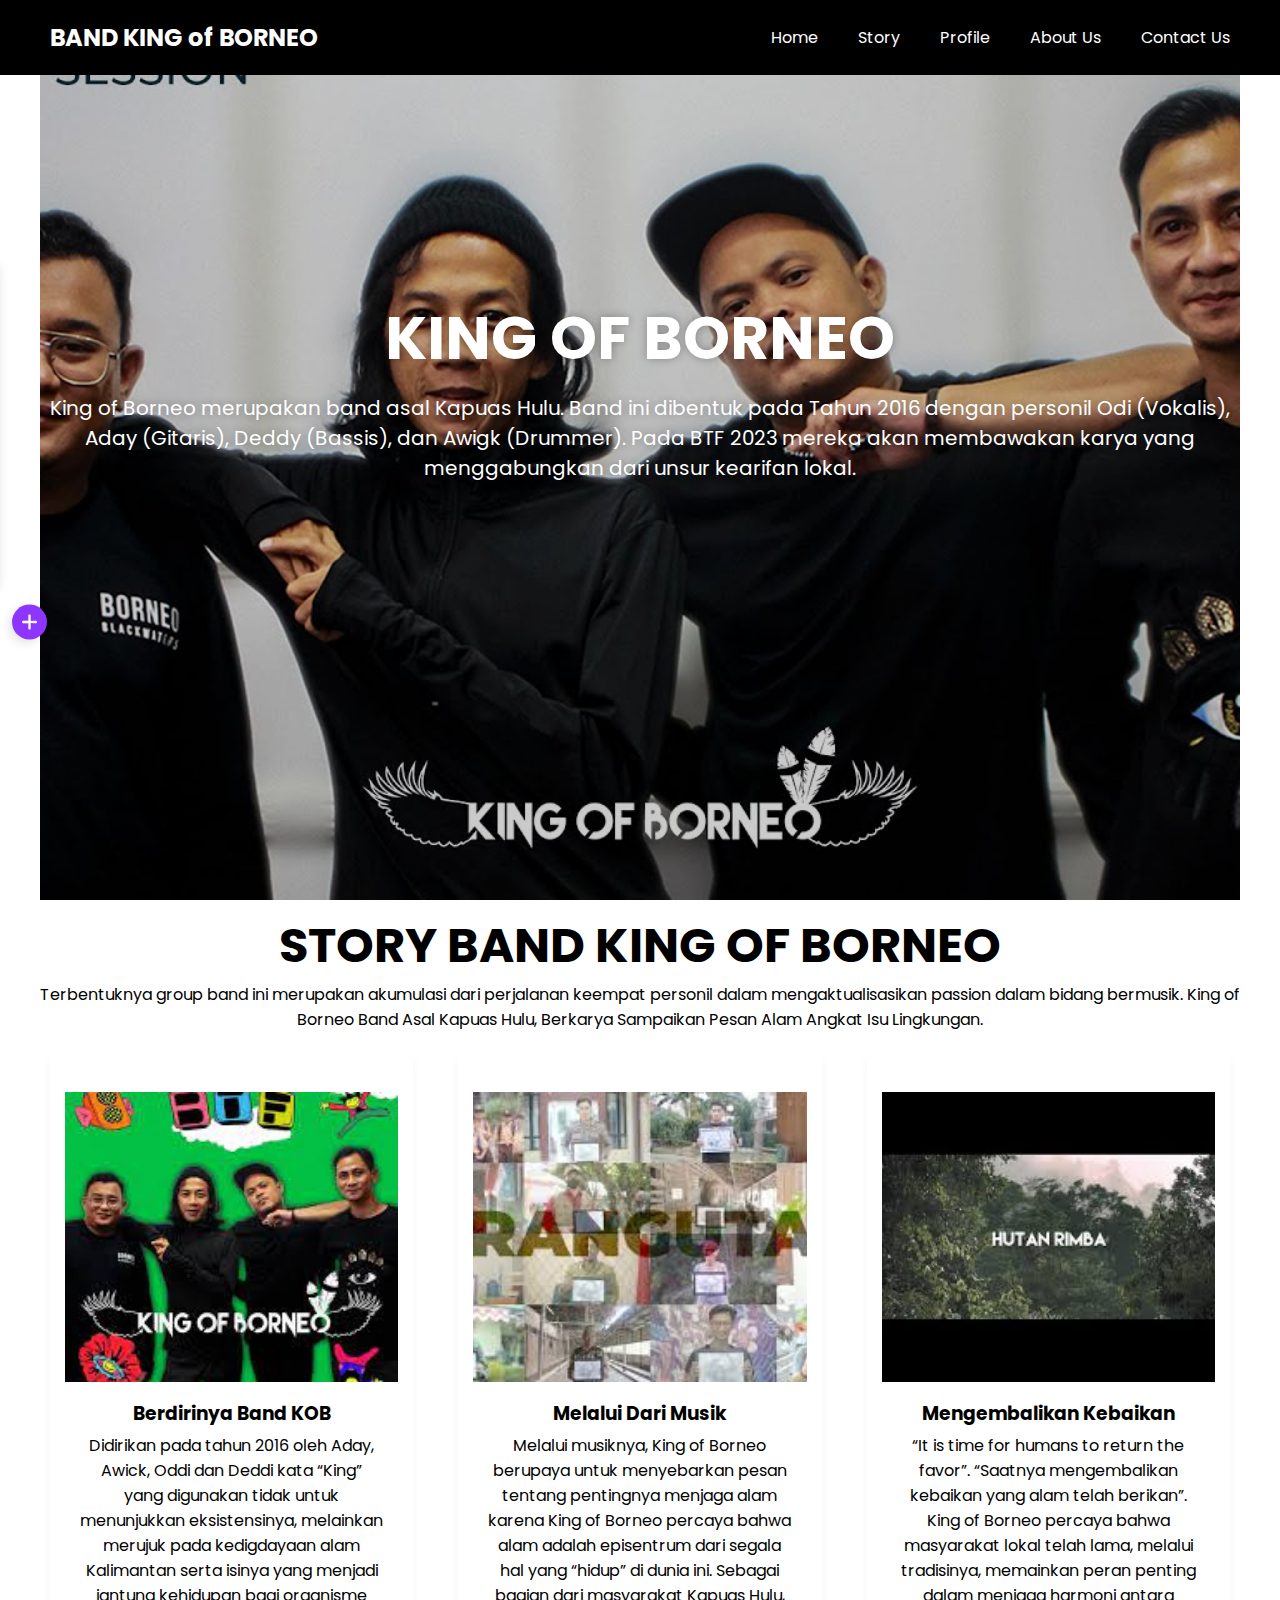
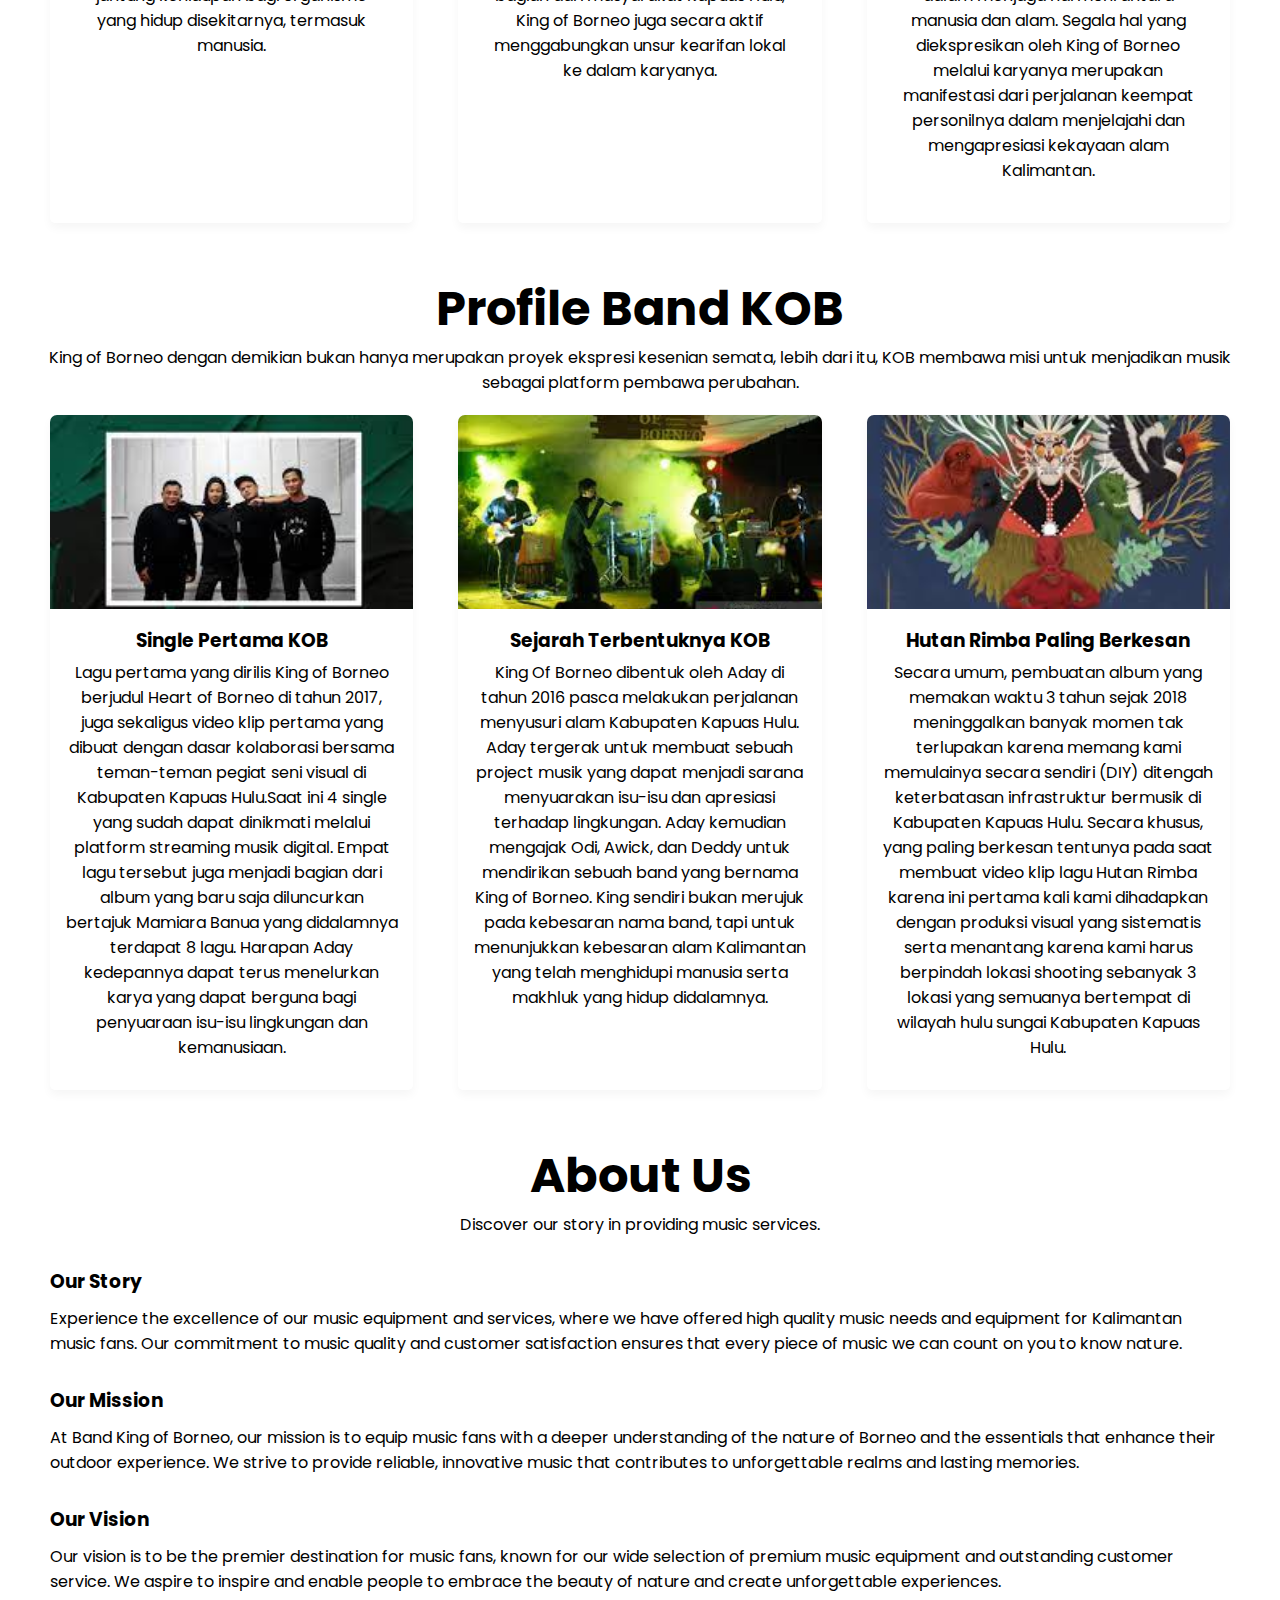
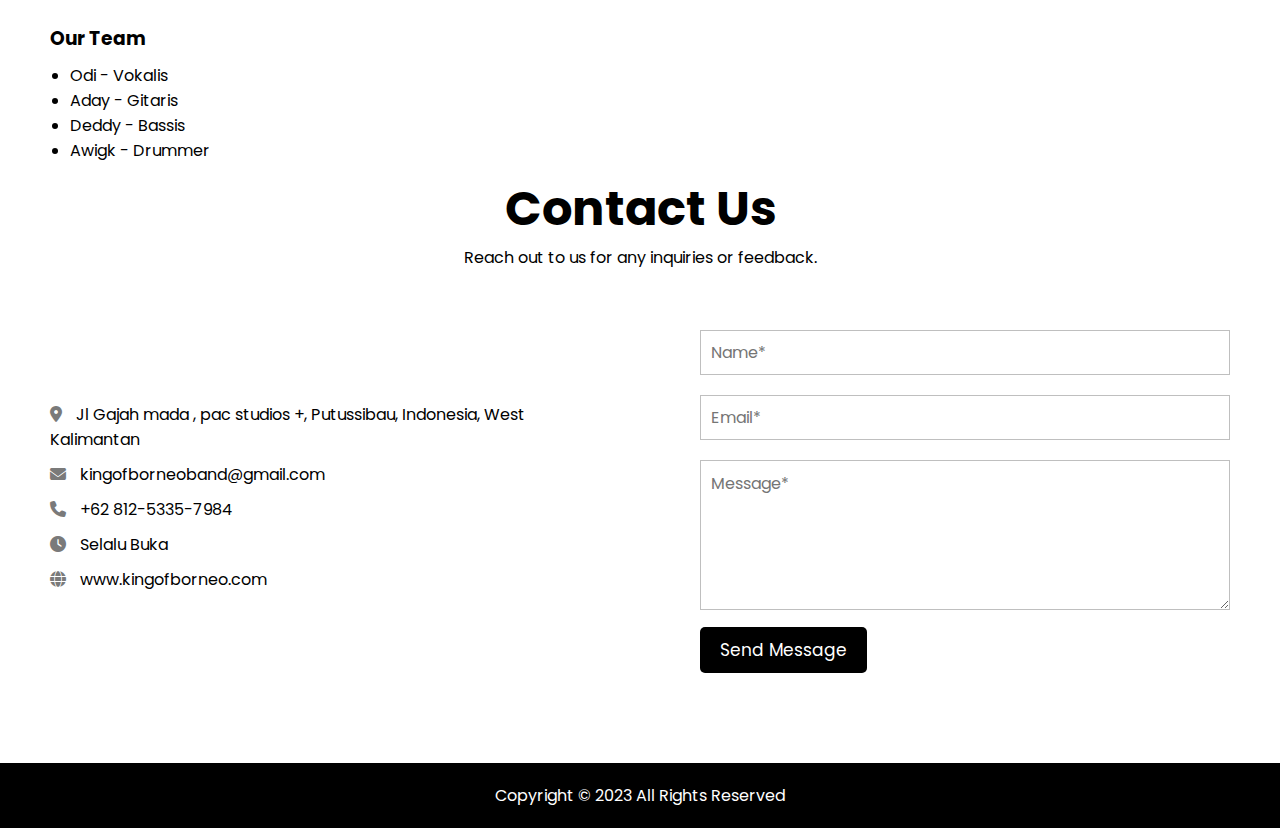
==== commit 3e4e3fea: "Update index.html" ====
--- a/index.html
+++ b/index.html
@@ -40,7 +40,6 @@
                     (Vokalis), Aday (Gitaris), Deddy (Bassis), dan Awigk (Drummer). Pada BTF 2023 mereka akan membawakan
                     karya yang menggabungkan dari unsur kearifan lokal.</p>
             </div>
-            <a href="#story">Story King Of Borneo</a>
         </div>
     </section>
 
@@ -242,4 +241,4 @@
 
 </body>
 
-</html>+</html>
--- a/style.css
+++ b/style.css
@@ -125,26 +125,6 @@
     
 }
 
-/*tampilan button story king of borneo*/
-.content a {
-    color: #ffffff;
-    display: block;
-    text-transform: uppercase;
-    font-size: 18px;
-    margin: 0 10px;
-    padding: 10px 30px;
-    border-radius: 5px;
-    background: #000000;
-    border: 2px solid #ff0000;
-    transition: 0.4s ease;
-    box-shadow: 0 10px 20px rgba(0, 0, 0, 0.3);
-    text-decoration: none;
-}
-
-.content a:hover {
-    color: #fff;
-    background: rgb(255, 0, 0);
-}
 /*Tampilan pada story*/
 section {
     display: flex;
@@ -476,4 +456,4 @@
 
 footer a {
     padding: 0;
-}+}
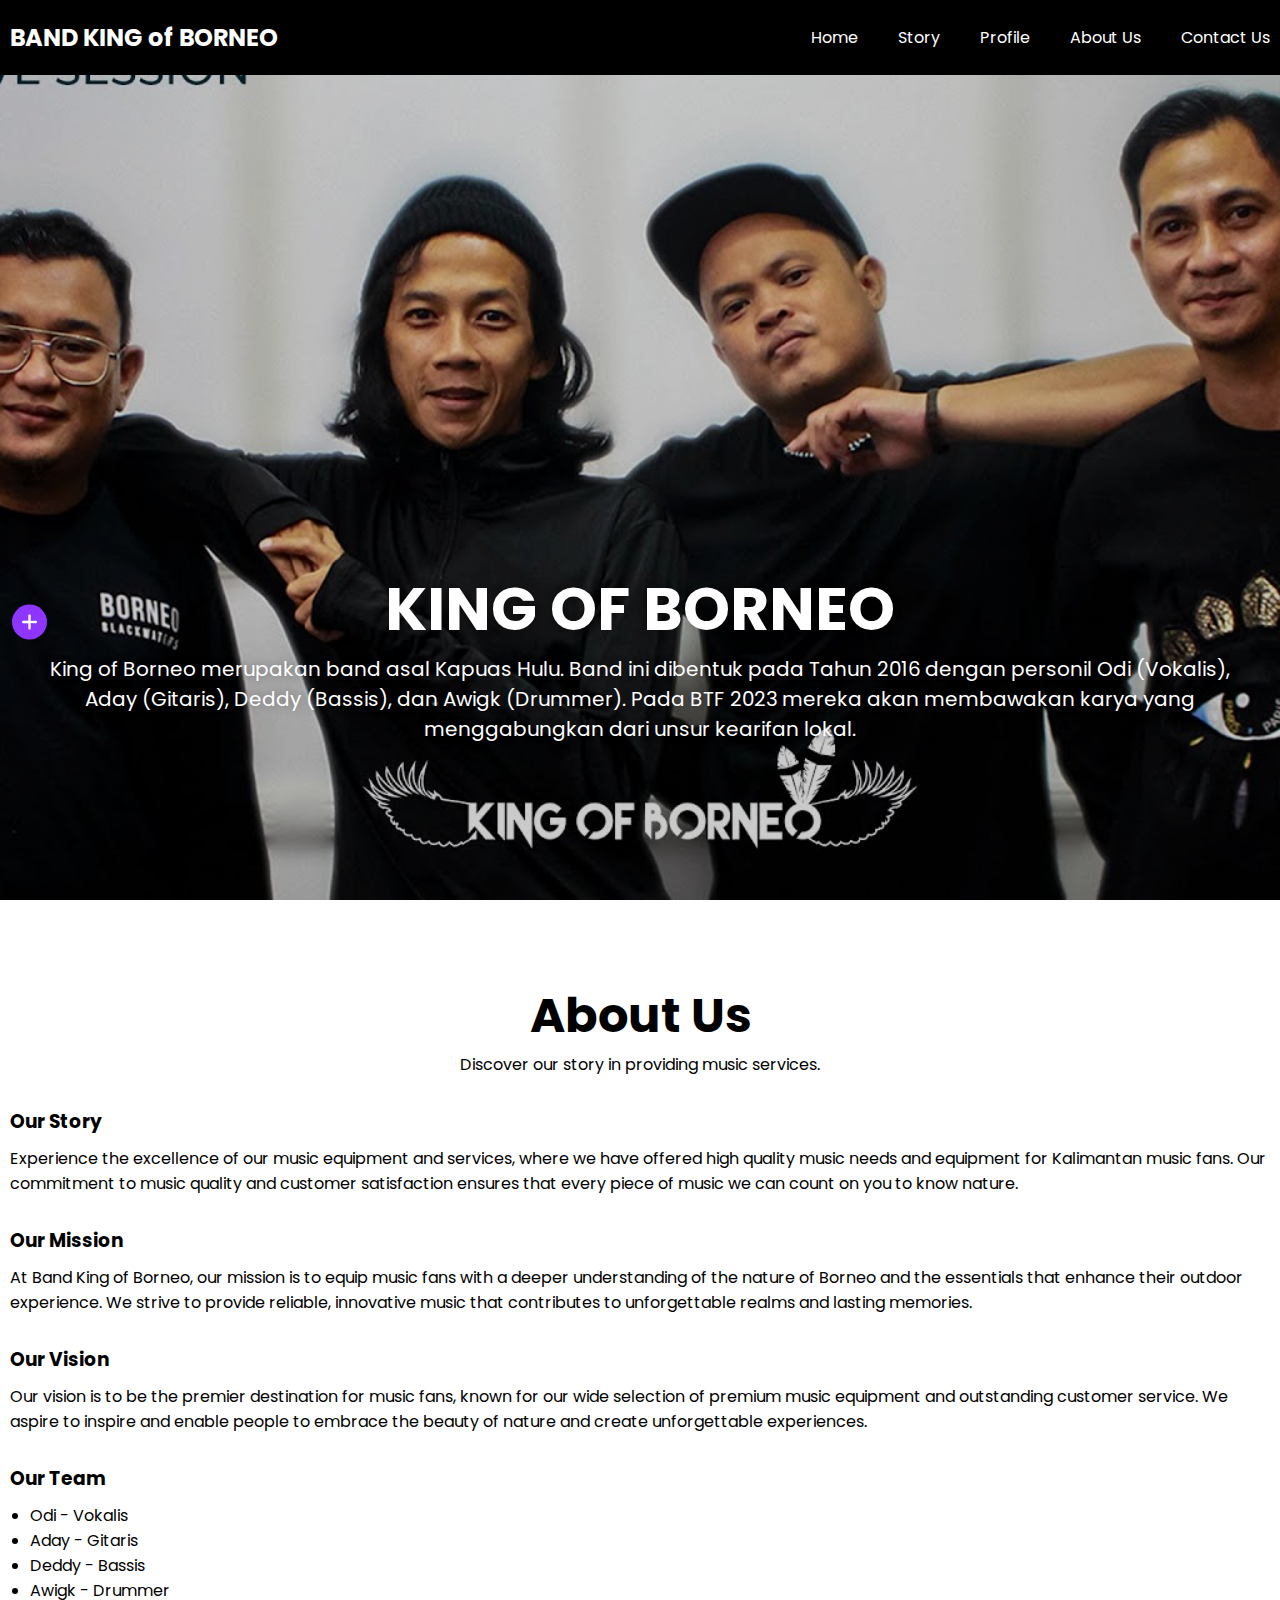
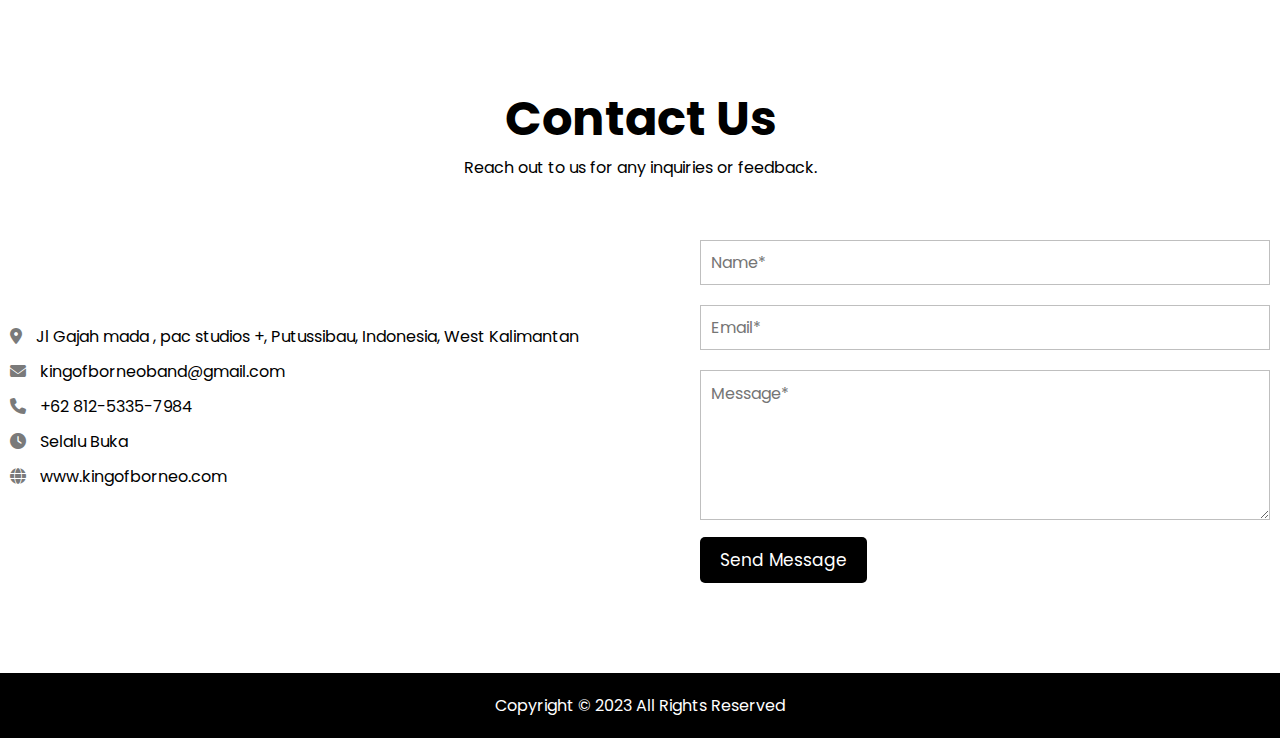
==== commit 39458ef2: "Add files via upload" ====
--- a/index.html
+++ b/index.html
@@ -22,9 +22,9 @@
                         </svg>
                     </label>
             <ul class="all-links">
-                <li><a href="#home">Home</a></li>
-                <li><a href="#story">Story</a></li>
-                <li><a href="#portfolio">Profile</a></li>
+                <li><a href="index.html">Home</a></li>
+                <li><a href="halaman-story.html">Story</a></li>
+                <li><a href="halaman-profile.html">Profile</a></li>
                 <li><a href="#about">About Us</a></li>
                 <li><a href="#contact">Contact Us</a></li>
             </ul>
@@ -36,94 +36,13 @@
         <div class="content">
             <div class="text">
                 <h1>KING OF BORNEO</h1>
-                <p>King of Borneo merupakan band asal Kapuas Hulu. Band ini dibentuk pada Tahun 2016 dengan personil Odi
+                <p1>King of Borneo merupakan band asal Kapuas Hulu. Band ini dibentuk pada Tahun 2016 dengan personil Odi
                     (Vokalis), Aday (Gitaris), Deddy (Bassis), dan Awigk (Drummer). Pada BTF 2023 mereka akan membawakan
-                    karya yang menggabungkan dari unsur kearifan lokal.</p>
+                    karya yang menggabungkan dari unsur kearifan lokal.</p1>
             </div>
         </div>
     </section>
 
-<!--TAMPILAN STORY-->
-    <section class="story" id="story">
-        <h2>STORY BAND KING OF BORNEO</h2>
-        <p>Terbentuknya group band ini merupakan akumulasi dari perjalanan keempat personil dalam mengaktualisasikan
-            passion dalam bidang bermusik. King of Borneo Band Asal
-            Kapuas Hulu, Berkarya Sampaikan Pesan Alam Angkat Isu Lingkungan.
-        </p>
-        <ul class="cards">
-            <li class="card">
-                <img src="image/kob1.jpeg" alt="img">
-                <h3>Berdirinya Band KOB</h3>
-                <p>Didirikan pada tahun 2016 oleh Aday, Awick, Oddi dan Deddi kata “King” yang digunakan tidak untuk
-                    menunjukkan eksistensinya, melainkan merujuk pada kedigdayaan alam Kalimantan serta isinya yang
-                    menjadi jantung kehidupan bagi organisme yang hidup disekitarnya, termasuk manusia.
-                </p>
-            </li>
-            <li class="card">
-                <img src="image/kob2.jpeg" alt="img">
-                <h3>Melalui Dari Musik</h3>
-                <p>Melalui musiknya, King of Borneo berupaya untuk menyebarkan pesan tentang pentingnya menjaga alam
-                    karena King of Borneo percaya bahwa alam adalah episentrum dari segala hal yang “hidup” di dunia
-                    ini. Sebagai bagian dari masyarakat Kapuas Hulu, King of Borneo juga secara aktif menggabungkan
-                    unsur kearifan lokal ke dalam karyanya.
-                </p>
-            </li>
-            <li class="card">
-                <img src="image/kob3.jpeg" alt="img">
-                <h3>Mengembalikan Kebaikan</h3>
-                <p>“It is time for humans to return the favor”.
-                    “Saatnya mengembalikan kebaikan yang alam telah berikan”. King of Borneo percaya bahwa masyarakat
-                    lokal telah lama, melalui tradisinya, memainkan peran penting dalam menjaga harmoni antara manusia
-                    dan alam.
-                    Segala hal yang diekspresikan oleh King of Borneo melalui karyanya merupakan manifestasi dari
-                    perjalanan keempat personilnya dalam menjelajahi dan mengapresiasi kekayaan alam Kalimantan.
-                </p>
-            </li>
-        </ul>
-    </section>
-
-<!--TAMPILAN PROFILE-->
-    <section class="profile" id="profile">
-        <h2>Profile Band KOB</h2>
-        <p>King of Borneo dengan demikian bukan hanya merupakan proyek ekspresi kesenian semata, lebih dari
-            itu, KOB membawa misi untuk menjadikan musik sebagai platform pembawa perubahan.</p>
-        <ul class="cards">
-            <li class="card">
-                <img src="image/kob-1.jpeg" alt="img">
-                <h3>Single Pertama KOB</h3>
-                <p>Lagu pertama yang dirilis King of Borneo berjudul Heart of Borneo di tahun 2017, juga sekaligus video
-                    klip pertama yang dibuat dengan dasar kolaborasi bersama teman-teman pegiat seni visual di Kabupaten
-                    Kapuas Hulu.Saat ini 4 single yang sudah dapat dinikmati melalui platform streaming musik digital.
-                    Empat lagu tersebut juga menjadi bagian dari album yang baru saja diluncurkan bertajuk Mamiara Banua
-                    yang didalamnya terdapat 8 lagu. Harapan Aday kedepannya dapat terus menelurkan karya yang dapat
-                    berguna bagi penyuaraan isu-isu lingkungan dan kemanusiaan.
-                </p>
-            </li>
-            <li class="card">
-                <img src="image/kob-2.jpeg" alt="img">
-                <h3>Sejarah Terbentuknya KOB</h3>
-                <p>King Of Borneo dibentuk oleh Aday di tahun 2016 pasca melakukan perjalanan menyusuri alam Kabupaten
-                    Kapuas Hulu.
-                    Aday tergerak untuk membuat sebuah project musik yang dapat menjadi sarana menyuarakan isu-isu dan
-                    apresiasi terhadap lingkungan. Aday kemudian mengajak Odi, Awick, dan Deddy untuk mendirikan sebuah
-                    band yang bernama King of Borneo. King sendiri bukan merujuk pada kebesaran nama band, tapi untuk
-                    menunjukkan kebesaran alam Kalimantan yang telah menghidupi manusia serta makhluk yang hidup
-                    didalamnya.
-                </p>
-            </li>
-            <li class="card">
-                <img src="image/kob-3.jpeg" alt="img">
-                <h3>Hutan Rimba Paling Berkesan</h3>
-                <p>Secara umum, pembuatan album yang memakan waktu 3 tahun sejak 2018 meninggalkan banyak momen tak
-                    terlupakan karena memang kami memulainya secara sendiri (DIY) ditengah keterbatasan infrastruktur
-                    bermusik di Kabupaten Kapuas Hulu. Secara khusus, yang paling berkesan tentunya pada saat membuat
-                    video klip lagu Hutan Rimba karena ini pertama kali kami dihadapkan dengan produksi visual yang
-                    sistematis serta menantang karena kami harus berpindah lokasi shooting sebanyak 3 lokasi yang
-                    semuanya bertempat di wilayah hulu sungai Kabupaten Kapuas Hulu.
-                </p>
-            </li>
-        </ul>
-    </section>
 
 <!--TAMPILAN ABOUT US-->
     <section class="about" id="about">
@@ -184,7 +103,7 @@
         </div>
     </section>
 
-  <!--BUTTON MEDIA-->
+    <!--BUTTON MEDIA-->
   <header>
     <div class="container">
         <span class="close-btn">
@@ -223,22 +142,20 @@
             </a>
         </div>
     </div>
+    <script>
+        const closeBtn = document.querySelector(".close-btn");
+        closeBtn.addEventListener("click", () => {
+          closeBtn.classList.toggle("open");
+        });
+      </script>
+</header>
 
-  <script>
-    const closeBtn = document.querySelector(".close-btn");
-    closeBtn.addEventListener("click", () => {
-      closeBtn.classList.toggle("open");
-    });
-  </script>
-</header>
-   
 <!--copyright-->
-    <footer>
-        <div>
-            <span>Copyright © 2023 All Rights Reserved</span>
-        </div>
-    </footer>
+<footer>
+    <div>
+        <span>Copyright © 2023 All Rights Reserved</span>
+    </div>
+</footer>
 
-</body>
-
-</html>
+    </body>
+</html>--- a/style.css
+++ b/style.css
@@ -30,7 +30,7 @@
 .navbar {
     display: flex;
     padding: 0 10px;
-    max-width: 1200px;
+    max-width: 2000px;
     width: 100%;
     align-items: center;
     justify-content: space-between;
@@ -75,6 +75,12 @@
 footer a:hover {
     color: #00ff15;
 }
+@media  screen and (max-width: 768px){
+    .navbar .all-links{
+        position: relative;
+
+    }
+}
 
 /*Tampilan home page*/
 .homepage {
@@ -85,8 +91,8 @@
     background-position: center 65%;
     background-size: cover;
     background-attachment: fixed;
-    margin: 0 auto;
-    max-width: 1200px;
+    margin-bottom: 0 auto;
+    max-width: 2000px;
 }
 
 .homepage::before {
@@ -111,7 +117,7 @@
 .homepage .content h1 {
     font-size: 60px;
     font-weight: 700;
-    margin-bottom: 10px;
+    margin-top: 450px;
 }
 
 .homepage .content .text {
@@ -122,7 +128,7 @@
     text-shadow: 0px 0px 10px rgba(0, 0, 0, 0.3);
     margin: 0 auto;
     max-width: 1200px;
-    
+
 }
 
 /*Tampilan pada story*/
@@ -130,23 +136,23 @@
     display: flex;
     align-items: center;
     flex-direction: column;
-    padding: 10px 0 0;
+    padding-top: 80px;
     margin: 0 auto;
-    max-width: 1200px;
+    max-width: 2000px;
 }
 
 section h2 {
     font-size: 3rem;
 }
 
-section>p {
-    text-align: center;
+section p {
+    text-align: left;
 }
 
 section .cards {
     display: flex;
     flex-wrap: wrap;
-    max-width: 1200px;
+    max-width: 2000px;
     margin-top: 20px;
     padding: 0 10px;
     justify-content: space-between;
@@ -173,7 +179,8 @@
     padding-bottom: 10px;
     aspect-ratio: 10 / 9;
     object-fit: cover;
-    
+
+
 }
 
 .profile .card img {
@@ -193,7 +200,7 @@
     padding: 0 10px;
 }
 
-@media screen and (max-width: 476px) {
+@media screen and (max-width: 768px) {
     .navbar .all-links {
         position: fixed;
         left: -100%;
@@ -258,7 +265,7 @@
     }
 }
 
-@media screen and (max-width: 600px) {
+@media screen and (max-width: 768px) {
     section .cards .card {
         width: 200%;
         margin-bottom: 30px;
@@ -365,7 +372,7 @@
 /*About us*/
 section.about {
     margin: 0 auto;
-    max-width: 1200px;
+    max-width: 2000px;
 }
 
 .about h3 {
@@ -385,7 +392,7 @@
 .contact .row {
     margin: 60px 0 90px;
     display: flex;
-    max-width: 1200px;
+    max-width: 2000px;
     width: 100%;
     align-items: center;
     justify-content: space-between;
@@ -440,6 +447,11 @@
 .contact form button:hover {
     background: #525252;
 }
+@media screen and (max-width: 768px){
+    .contact{
+        justify-content: flex-start;
+    }
+}
 
 /*copyright*/
 footer {
@@ -456,4 +468,4 @@
 
 footer a {
     padding: 0;
-}
+}